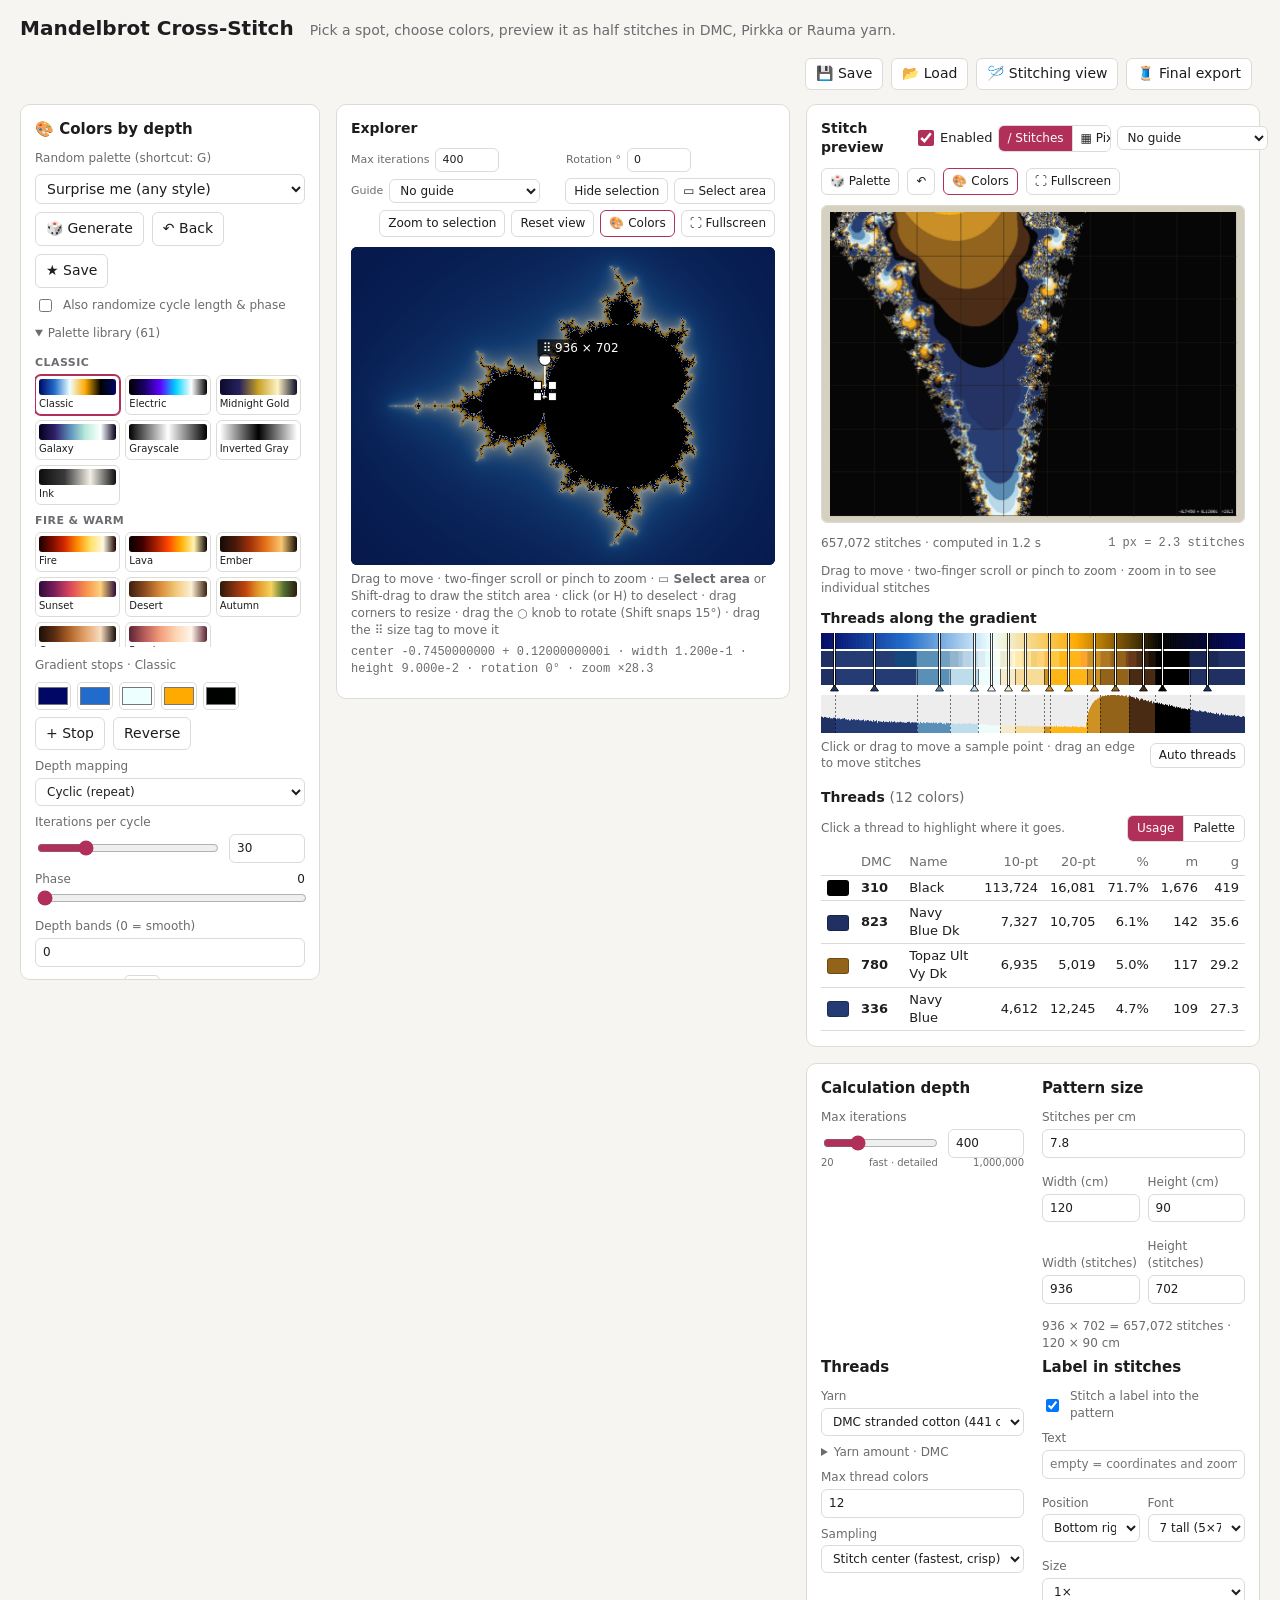
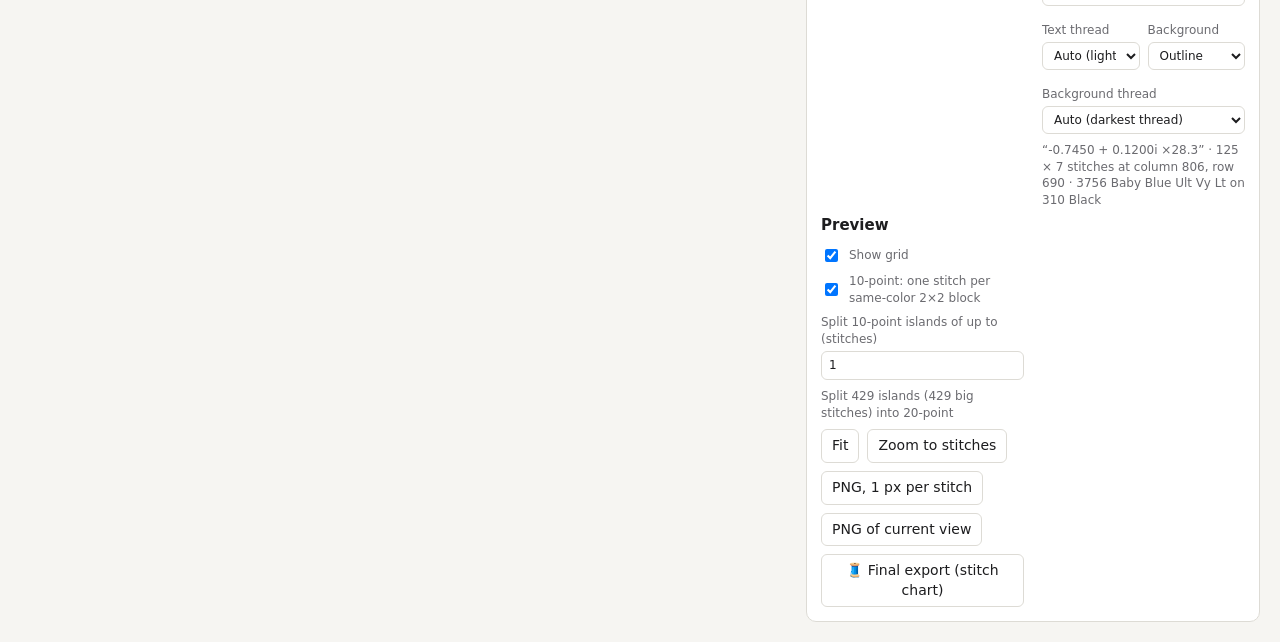
==== index.html @ 3272aa18 "Inital commit" ====
<!doctype html>
<html lang="en">
<head>
  <meta charset="utf-8">
  <meta name="viewport" content="width=device-width, initial-scale=1">
  <title>Mandelbrot Cross-Stitch</title>
  <link rel="stylesheet" href="style.css">
</head>
<body>
  <header class="top">
    <h1>Mandelbrot Cross-Stitch</h1>
    <span class="muted">Pick a spot, choose colors, preview it as half stitches in DMC, Pirkka or Rauma yarn.</span>
    <div class="row file-tools">
      <button id="saveSettings" type="button" title="Download the selection, colors and render settings as a JSON file (Cmd+S)">💾 Save</button>
      <button id="loadSettings" type="button" title="Open a saved JSON file or stitch chart (or drop it onto the page)">📂 Load</button>
      <a class="btn-link" href="work.html" target="_blank" rel="noopener" title="Open the stitching view: load a final export and track your progress while stitching">🪡 Stitching view</a>
      <button id="finalExport" type="button" title="Final export: every stitch of the pattern, the 10-point blocks, the thread list and the settings, as one JSON file for making the piece">🧵 Final export</button>
      <input id="loadFile" type="file" accept=".json,application/json" hidden>
      <span id="fileMsg" class="muted small"></span>
    </div>
  </header>

  <main class="app" id="app">
    <!-- Color panel: affects both views. Docked as a sticky column; floats inside a view in fullscreen. -->
    <aside class="panel" id="colorPanel" aria-label="Colors">
      <div class="float-bar"><span class="grip" title="Drag to move">⠿ Colors</span><button type="button" class="float-hide">Hide</button></div>
      <section>
        <h2>🎨 Colors by depth</h2>
        <div class="field-label">Random palette <span class="muted">(shortcut: G)</span></div>
        <select id="genStyle" aria-label="Random palette style"></select>
        <div class="row wrap">
          <button id="generate" type="button" title="Generate a random palette (G)">🎲 Generate</button>
          <button id="paletteBack" type="button" title="Go back to the previous palette">↶ Back</button>
          <button id="savePalette" type="button" title="Save this palette to the library">★ Save</button>
        </div>
        <label class="inline"><input id="genCycle" type="checkbox"> Also randomize cycle length &amp; phase</label>
        <details class="library" open>
          <summary>Palette library <span id="presetCount" class="muted"></span></summary>
          <div id="gallery" class="gallery"></div>
        </details>
        <div class="field-label">Gradient stops · <span id="paletteName"></span></div>
        <div id="stops" class="stops"></div>
        <div class="row">
          <button id="addStop" type="button">+ Stop</button>
          <button id="reverseStops" type="button">Reverse</button>
        </div>
        <label>Depth mapping
          <select id="mapping">
            <option value="cyclic">Cyclic (repeat)</option>
            <option value="linear">Linear</option>
            <option value="log">Logarithmic</option>
            <option value="balanced">Balanced (equal area per color)</option>
            <option value="edge">Balanced to max depth · crisp edge</option>
            <option value="spectrum">Single pass · detail balance</option>
          </select>
        </label>
        <label class="inline" id="fitRangeRow" title="Spread the whole gradient over the depths present in the selected area">
          <input id="fitRange" type="checkbox"> Fit gradient to the selected area
        </label>
        <label id="edgeWidthRow">Edge band width <output id="edgeWidthOut"></output>
          <input id="edgeWidth" type="range" min="-200" max="200" step="1" title="Left: thin bands at the edge · Right: wide bands at the edge (double-click to reset)">
          <span class="range-ends"><span>narrow</span><span>balanced</span><span>wide</span></span>
        </label>
        <label id="detailBalanceRow">Detail balance <output id="detailBalanceOut"></output>
          <input id="detailBalance" type="range" min="0" max="100" step="1" title="How the single gradient pass is shared out. Left: equal area per color (like Balanced), detail in the outer areas. Right: by depth, more colors in the deep filaments next to the inside. Double-click to reset.">
          <span class="range-ends"><span>by area</span><span>even</span><span>by depth (near the set)</span></span>
        </label>
        <label id="bunchRow">Band bunching <output id="bunchOut"></output>
          <input id="bunch" type="range" min="-100" max="100" step="1" title="Pack the color bands toward the outer area (left) or toward the set's edge (right). Double-click to reset.">
          <span class="range-ends"><span>toward outside</span><span>even</span><span>toward edge</span></span>
        </label>
        <label id="periodRow"><span id="periodLabel">Iterations per cycle</span>
          <span class="slider-num">
            <input id="period" type="range" min="0" max="1000" step="1" title="Logarithmic: 1 – 1,000,000">
            <input id="periodNum" type="number" min="1" max="1000000" step="any">
          </span>
        </label>
        <label class="cyclic-only">Phase <output id="offsetOut"></output>
          <input id="offset" type="range" min="0" max="1" step="0.01">
        </label>
        <label>Depth bands <span class="muted">(0 = smooth)</span>
          <input id="bands" type="number" min="0" max="64" step="1">
        </label>
        <label class="inline">Inside the set
          <input id="interior" type="color">
        </label>
      </section>
    </aside>

    <div class="layout">
    <!-- Row 1: explorer -->
    <div class="stage solo" id="explorerStage">
      <section class="card" id="explorerCard">
        <div class="card-head">
          <h2>Explorer</h2>
          <div class="row wrap-tight">
            <label class="inline compact" title="Higher = more detail near the set edge, slower">Max iterations
              <input id="maxIter" type="number" min="20" max="1000000" step="10">
            </label>
            <label class="inline compact" title="Rotate the stitch area (degrees, counter-clockwise). Or drag the round knob; Shift snaps to 15°. Double-click to reset.">Rotation °
              <input id="selRot" type="number" min="-180" max="180" step="1">
            </label>
            <label class="inline compact" title="Framing guide inside the selection and over the stitch preview (F cycles, Shift+F turns)">Guide
              <select class="guide-select"></select>
            </label>
            <button class="guide-orient" type="button" title="Turn the guide (Shift+F)">⟲</button>
            <button id="selToggle" type="button" title="Hide the selection to explore freely (also: a plain click in the explorer, H, or Esc). Shift-drag draws a new one.">Hide selection</button>
            <button id="selectMode" type="button" title="Draw a new stitch area (or Shift-drag). Turns off after drawing.">▭ Select area</button>
            <button id="zoomSel" type="button">Zoom to selection</button>
            <button id="resetView" type="button">Reset view</button>
            <button class="colors-btn" type="button" title="Show/hide the color panel">🎨 Colors</button>
            <button class="fs-btn" data-stage="explorerStage" type="button" title="Fullscreen (Esc to exit)">⛶ Fullscreen</button>
          </div>
        </div>
        <div id="explorerWrap" class="explorer">
          <canvas id="explorer"></canvas>
          <canvas id="overlay"></canvas>
        </div>
        <p class="muted small">
          Drag to move · two-finger scroll or pinch to zoom ·
          <b>▭ Select area</b> or Shift-drag to draw the stitch area · click (or H) to deselect · drag corners to resize · drag the ○ knob to rotate (Shift snaps 15°) · drag the ⠿ size tag to move it
        </p>
        <div id="coords" class="info mono"></div>
      </section>
    </div>

    <!-- Row 2: size, thread & preview controls → stitch renderer -->
    <div class="stage" id="stitchStage">
    <aside class="panel sticky" aria-label="Pattern controls">
      <div class="float-bar"><span class="grip" title="Drag to move">⠿ Controls</span><button type="button" class="float-hide">Hide</button></div>
      <section>
        <h2>Calculation depth</h2>
        <label title="Max iterations: higher = more detail near the set's edge, slower. Same setting as the explorer's Max iterations. Recomputes when you release the slider.">Max iterations
          <span class="slider-num">
            <input id="depthSlider" type="range" min="0" max="1000" step="1">
            <input id="depthNum" type="number" min="20" max="1000000" step="10">
          </span>
          <span class="range-ends"><span>20</span><span>fast · detailed</span><span>1,000,000</span></span>
        </label>
      </section>

      <section>
        <h2>Pattern size</h2>
        <label>Stitches per cm
          <input id="density" type="number" min="1" max="100" step="0.1">
        </label>
        <div class="row">
          <label>Width (cm)
            <input id="cmW" type="number" min="1" max="1000" step="0.1">
          </label>
          <label>Height (cm)
            <input id="cmH" type="number" min="1" max="1000" step="0.1">
          </label>
        </div>
        <div class="row">
          <label>Width (stitches)
            <input id="stitchW" type="number" min="5" max="20000" step="1">
          </label>
          <label>Height (stitches)
            <input id="stitchH" type="number" min="5" max="20000" step="1">
          </label>
        </div>
        <div id="sizeInfo" class="info"></div>
      </section>

      <section>
        <h2>Threads</h2>
        <label title="Which threads the pattern is made of. Pirkka colors are sampled from the 2024 shade card photo, Rauma Finull colors from the product photos on raumagarn.no (both approximate).">Yarn
          <select id="yarn">
            <option value="dmc">DMC stranded cotton (441 colors)</option>
            <option value="pirkka">Pirkka wool (75 colors)</option>
            <option value="rauma">Rauma Finull wool (137 colors)</option>
          </select>
        </label>
        <details class="yarn-amount" id="yarnAmount">
          <summary>Yarn amount · <span id="yarnAmountName">DMC</span></summary>
          <div class="row">
            <label>Meters per ball <input id="yarnMeters" type="number" min="1" max="100000" step="any"></label>
            <label>Grams per ball <input id="yarnGrams" type="number" min="1" max="10000" step="any"></label>
          </div>
          <div class="row">
            <label title="Strands threaded for each small 20-point stitch. 0.5 = one ply of a 2-ply strand (split the yarn)">Strands, 20-point <input id="yarnStrands" type="number" min="0.25" max="12" step="0.5"></label>
            <label id="yarnStrandsBigRow" title="Strands threaded for each big 10-point stitch (over a 2 × 2 block)">Strands, 10-point <input id="yarnStrandsBig" type="number" min="0.25" max="12" step="0.5"></label>
            <label title="Extra for starting and ending tails and travel between areas">Extra for tails % <input id="yarnExtra" type="number" min="0" max="200" step="1"></label>
          </div>
          <div id="yarnPerStitch" class="info"></div>
        </details>
        <label>Max thread colors
          <input id="maxColors" type="number" min="2" max="80" step="1">
        </label>
        <label>Sampling
          <select id="supersample">
            <option value="1">Stitch center (fastest, crisp)</option>
            <option value="2">2×2 per stitch (4× slower)</option>
            <option value="3">3×3 per stitch (9× slower)</option>
            <option value="8">Ultra clean: 64 samples, jittered median (64× slower)</option>
            <option value="16">Ultra clean: 256 samples (256× slower, final export)</option>
            <option value="32">Ultra clean: 1024 samples (1024× slower, final export)</option>
          </select>
        </label>
      </section>

      <section>
        <h2>Label in stitches</h2>
        <label class="inline"><input id="labelOn" type="checkbox"> Stitch a label into the pattern</label>
        <label>Text
          <input id="labelText" type="text" maxlength="120" placeholder="empty = coordinates and zoom">
        </label>
        <div class="row">
          <label>Position
            <select id="labelPos">
              <option value="bl">Bottom left</option>
              <option value="bc">Bottom center</option>
              <option value="br">Bottom right</option>
            </select>
          </label>
          <label title="Font height in stitches (before the size multiplier)">Font
            <select id="labelFont">
              <option value="7">7 tall (5×7)</option>
              <option value="5">5 tall (3×5)</option>
              <option value="3">3 tall (tiny)</option>
            </select>
          </label>
        </div>
        <label title="Each font pixel becomes size × size stitches">Size
          <select id="labelSize">
            <option value="1">1×</option>
            <option value="2">2×</option>
            <option value="3">3×</option>
          </select>
        </label>
        <div class="row">
          <label>Text thread <select id="labelFg"></select></label>
          <label>Background
            <select id="labelBgMode">
              <option value="none">None</option>
              <option value="outline">Outline</option>
              <option value="band">Band</option>
            </select>
          </label>
        </div>
        <label>Background thread <select id="labelBg"></select></label>
        <div id="labelInfo" class="info"></div>
      </section>

      <section>
        <h2>Preview</h2>
        <label class="inline"><input id="grid" type="checkbox"> Show grid</label>
        <label class="inline" title="Penelope canvas: where a 2 × 2 block of the fine grid (fixed blocks from the top-left corner) is one color, stitch it as one big 10-point stitch instead of four small ones"><input id="grosPoint" type="checkbox"> 10-point: one stitch per same-color 2×2 block</label>
        <label title="An island is a group of same-color 10-point stitches touching by an edge or a corner. Islands this small or smaller are stitched as 20-point instead (0 = keep every 10-point stitch).">Split 10-point islands of up to (stitches)
          <input id="islandMax" type="number" min="0" max="1000" step="1">
        </label>
        <div id="islandInfo" class="info"></div>
        <div class="row wrap">
          <button id="fitPreview" type="button">Fit</button>
          <button id="stitchZoom" type="button">Zoom to stitches</button>
        </div>
        <div class="row wrap">
          <button id="exportFull" type="button">PNG, 1 px per stitch</button>
          <button id="exportView" type="button">PNG of current view</button>
          <button id="finalExport2" type="button" title="Every stitch, the 10-point blocks, the thread list and the settings as one JSON file">🧵 Final export (stitch chart)</button>
        </div>
      </section>
    </aside>
      <section class="card" id="stitchCard">
        <div class="card-head">
          <div class="row head-left">
            <h2>Stitch preview</h2>
            <label class="switch" title="Turn off to skip computing the pattern while exploring">
              <input id="stitchEnabled" type="checkbox"> <span>Enabled</span>
            </label>
            <div class="seg" role="group" aria-label="Zoomed-in look" title="How stitches look when zoomed in">
              <button type="button" data-look="stitch">/ Stitches</button>
              <button type="button" data-look="pixels">▦ Pixels</button>
            </div>
            <select class="guide-select" title="Framing guide (F cycles, Shift+F turns)" aria-label="Framing guide"></select>
            <button class="guide-orient" type="button" title="Turn the guide (Shift+F)">⟲</button>
          </div>
          <div class="row status">
            <button id="generate2" type="button" title="New random palette (G)">🎲 Palette</button>
            <button id="paletteBack2" type="button" title="Previous palette">↶</button>
            <button class="colors-btn" type="button" title="Show/hide the color panel">🎨 Colors</button>
            <button class="fs-btn" data-stage="stitchStage" type="button" title="Fullscreen (Esc to exit)">⛶ Fullscreen</button>
          </div>
        </div>
        <div class="preview-box">
          <canvas id="stitches"></canvas>
          <div id="stitchOff" class="preview-off" hidden>Stitch preview is off. Turn on “Enabled” to compute the pattern.</div>
        </div>
        <div class="row between">
          <span class="row status">
            <progress id="progress" max="1" value="0" hidden></progress>
            <span id="status" class="muted small"></span>
          </span>
          <span class="mono muted small"><span id="hover"></span> <span id="zoomInfo"></span></span>
        </div>
        <p class="muted small">Drag to move · two-finger scroll or pinch to zoom · zoom in to see individual stitches</p>
        <!-- Thread spectrum: docked here; floats in fullscreen (moved by JS into the explorer when that is fullscreen). -->
        <div class="spectrum-wrap" id="spectrumPanel">
        <div class="float-bar"><span class="grip" title="Drag to move">⠿ Threads along the gradient</span><button type="button" class="float-hide">Hide</button></div>
        <h3 title="Top: the gradient. Middle: the threads it becomes (picked from the gradient alone, so depth-mapping settings don't change them). Lines: where each thread's color is sampled. Bottom: how many stitches land on each part of the gradient.">Threads along the gradient</h3>
        <canvas id="spectrum" class="spectrum" title="Top: gradient · 2nd: nearest yarn colors of the selected yarn set · 3rd: the chosen threads · lines: where each thread is sampled · bottom: stitches along the gradient. Click or drag to move the sample point of the thread under the pointer; drag the edge between two threads to move stitches between them."></canvas>
        <div class="row between spectrum-foot">
          <span id="spectrumInfo" class="muted small spectrum-info"></span>
          <button id="threadsAuto" type="button" title="Throw away your thread edits and pick threads automatically again">Auto threads</button>
        </div>
        </div>
        <div class="legend-wrap">
        <div class="float-bar"><span class="grip" title="Drag to move">⠿ Threads</span><button type="button" class="float-hide">Hide</button></div>
        <h3>Threads <span id="threadCount" class="muted"></span></h3>
        <div class="row between legend-tools">
          <span class="muted small">Click a thread to highlight where it goes.</span>
          <div class="seg" id="legendSort" role="group" aria-label="Sort threads">
            <button type="button" data-sort="usage" title="Most stitches first">Usage</button>
            <button type="button" data-sort="palette" title="In gradient order, inside-the-set thread first">Palette</button>
          </div>
        </div>
        <table class="legend">
          <thead><tr><th></th><th id="legendCodeHead">DMC</th><th>Name</th><th class="num" id="legendBigHead" title="Big stitches, each over a same-color 2 × 2 block">10-pt</th><th class="num" id="legendSmallHead" title="Small stitches, each over one cell">20-pt</th><th class="num" title="Share of the pattern area">%</th><th class="num" title="Estimated yarn length, meters (see Yarn amount in the stitch controls)">m</th><th class="num" title="Estimated yarn weight, grams">g</th></tr></thead>
          <tbody id="legend"></tbody>
        </table>
        <div id="yarnTotal" class="muted small yarn-total"></div>
        </div>
      </section>
    </div>
    </div>
  </main>

  <!-- Save: a name is required. A modal <dialog> sits in the top layer, so it also works in fullscreen. -->
  <dialog id="saveDialog" aria-labelledby="saveDialogTitle">
    <form id="saveForm">
      <h2 id="saveDialogTitle">💾 Save settings</h2>
      <label>Name this save
        <input id="saveNameInput" type="text" maxlength="80" list="saveNameList" autocomplete="off" placeholder="e.g. Seahorse valley, blue">
      </label>
      <datalist id="saveNameList"></datalist>
      <div id="saveFilePreview" class="muted small mono"></div>
      <div id="saveDialogNote" class="muted small"></div>
      <div class="row dialog-buttons">
        <button type="button" id="saveCancel">Cancel</button>
        <button type="submit" id="saveConfirm" class="primary" disabled>Save</button>
      </div>
    </form>
  </dialog>

  <script type="module" src="js/main.js"></script>
</body>
</html>
---- style.css ----
:root {
  --bg: #f6f5f2;
  --panel: #ffffff;
  --text: #1d1d1f;
  --muted: #6b6b70;
  --border: #dddbd5;
  --accent: #b0305a;
  --input: #ffffff;
  --alert: #d0342c;
}
@media (prefers-color-scheme: dark) {
  :root {
    --bg: #17171a;
    --panel: #212125;
    --text: #ececef;
    --muted: #9a9aa2;
    --border: #36363c;
    --accent: #ef6b95;
    --input: #2a2a2f;
    --alert: #ff6b5e;
  }
}

* { box-sizing: border-box; }
body {
  margin: 0;
  background: var(--bg);
  color: var(--text);
  font: 14px/1.4 system-ui, -apple-system, sans-serif;
}

.top { padding: 14px 20px; display: flex; gap: 16px; align-items: baseline; flex-wrap: wrap; }
h1 { font-size: 20px; margin: 0; }
h2 { font-size: 15px; margin: 0 0 10px; }
h3 { font-size: 14px; margin: 16px 0 4px; }
.muted { color: var(--muted); font-weight: normal; }
.small { font-size: 12px; margin: 6px 0; }
.mono { font-family: ui-monospace, Menlo, monospace; font-size: 12px; }

.app {
  display: grid;
  grid-template-columns: 300px minmax(0, 1fr);
  gap: 16px;
  padding: 0 20px 20px;
  align-items: start;
}
.app.colors-closed { grid-template-columns: minmax(0, 1fr); }
.app.colors-closed > #colorPanel { display: none; }
#colorPanel { position: sticky; top: 12px; max-height: calc(100vh - 24px); overflow-y: auto; }
/* The two render views sit side by side; fullscreen is where the detailed work happens. */
.layout {
  display: grid;
  grid-template-columns: minmax(0, 1fr) minmax(0, 1fr);
  gap: 16px;
  align-items: start;
  min-width: 0;
}
@media (max-width: 1100px) {
  .layout { grid-template-columns: minmax(0, 1fr); }
}
#stitchStage:not(:fullscreen) { grid-template-columns: minmax(0, 1fr); }
#stitchStage:not(:fullscreen) > .card { order: 1; }
#stitchStage:not(:fullscreen) > .panel {
  order: 2;
  position: static;
  max-height: none;
  display: grid;
  grid-template-columns: repeat(auto-fit, minmax(190px, 1fr));
  gap: 0 18px;
}
#stitchStage:not(:fullscreen) > .panel section + section { border-top: 0; margin-top: 0; padding-top: 0; }
.card-head h2 { font-size: 14px; }
.card-head button, .card-head .seg button { padding: 4px 8px; font-size: 12px; white-space: nowrap; }
.card-head > .row { flex-wrap: wrap; justify-content: flex-end; gap: 6px; }
.head-left { flex-wrap: nowrap !important; justify-content: flex-start !important; }
.row.status { gap: 8px; }
progress { width: 120px; }
.card-head label.compact { font-size: 11px; }
.card-head label.compact input { width: 64px; padding: 3px 6px; }
.card-head .guide-select { width: auto; margin: 0; padding: 3px 6px; font-size: 12px; }
.guide-orient[hidden] { display: none; }
.stage {
  position: relative;
  display: grid;
  grid-template-columns: 270px minmax(0, 1fr);
  gap: 16px;
  align-items: start;
}
.stage.solo { grid-template-columns: minmax(0, 1fr); }
@media (max-width: 800px) {
  .app { grid-template-columns: 1fr; padding: 0 12px 12px; }
  #colorPanel { position: static; max-height: none; }
  .stage { grid-template-columns: 1fr; }
  .panel.sticky { position: static; max-height: none; }
}

.panel, .card {
  background: var(--panel);
  border: 1px solid var(--border);
  border-radius: 10px;
  padding: 14px;
}
.panel section + section { border-top: 1px solid var(--border); margin-top: 14px; padding-top: 14px; }
.stage > .card { min-width: 0; }
.panel.sticky { position: sticky; top: 12px; max-height: calc(100vh - 24px); overflow-y: auto; }
.card-head { display: flex; justify-content: space-between; align-items: center; gap: 10px; flex-wrap: wrap; margin-bottom: 10px; }
.card-head h2 { margin: 0; }

label, .field-label { display: block; margin: 8px 0; color: var(--muted); font-size: 12px; }
label.inline { display: flex; align-items: center; gap: 8px; }
label output { color: var(--text); float: right; }
input[type=number], input[type=text], select {
  display: block; width: 100%; margin-top: 3px; padding: 5px 7px;
  border: 1px solid var(--border); border-radius: 6px;
  background: var(--input); color: var(--text); font: inherit;
}
input[type=range] { width: 100%; accent-color: var(--accent); }
input[type=color] { width: 36px; height: 28px; padding: 0; border: 1px solid var(--border); border-radius: 5px; background: none; cursor: pointer; }
button {
  padding: 6px 10px; border: 1px solid var(--border); border-radius: 6px;
  background: var(--input); color: var(--text); font: inherit; cursor: pointer;
}
button:hover { border-color: var(--accent); }
.row { display: flex; gap: 8px; align-items: end; }
.row > label { flex: 1; }

.stops { display: flex; flex-wrap: wrap; gap: 6px; margin-bottom: 6px; }
.stop { position: relative; }
.stop button {
  position: absolute; top: -7px; right: -7px; width: 16px; height: 16px; padding: 0;
  border-radius: 50%; font-size: 10px; line-height: 14px; display: none;
}
.stop:hover button { display: block; }

.spectrum { display: block; width: 100%; height: 100px; cursor: pointer; touch-action: none; }
.spectrum-foot { margin-top: 2px; align-items: center; flex-wrap: nowrap; }
.spectrum-info { margin: 0; min-height: 1.4em; flex: 1; min-width: 0; }
#threadsAuto { padding: 3px 8px; font-size: 12px; white-space: nowrap; }
#threadsAuto:not(:disabled) { border-color: var(--accent); }
.spectrum-wrap h3 { margin-top: 12px; }
/* Fullscreen: its own floating panel along the bottom of the screen (left of the thread list in the stitch view,
   left of the color panel in the explorer). Drag by the grip, resize from the corner. */
.stage:fullscreen .spectrum-wrap {
  position: absolute; z-index: 9; bottom: 14px; left: 14px; right: 468px;
  min-width: 260px; max-width: calc(100vw - 28px); resize: horizontal; overflow: hidden;
  padding: 0 12px 8px; border: 1px solid var(--border); border-radius: 10px;
  background: color-mix(in srgb, var(--panel) 90%, transparent);
  backdrop-filter: blur(10px); -webkit-backdrop-filter: blur(10px);
  box-shadow: 0 10px 40px rgba(0, 0, 0, 0.45);
}
.stage:fullscreen .spectrum-wrap .float-bar { margin: 0 -6px 6px; padding-top: 8px; }
.stage:fullscreen .spectrum-wrap h3 { display: none; }
#explorerStage:fullscreen .spectrum-wrap { right: 338px; }
/* Leave the bottom strip to the spectrum panel. */
#stitchStage:fullscreen > .panel:not(#colorPanel) { max-height: calc(100vh - 250px); }
.stage:fullscreen .spectrum-wrap.collapsed { width: auto; min-width: 0; resize: none; }
.stage:fullscreen .spectrum-wrap.collapsed > :not(.float-bar) { display: none; }
.stage:fullscreen .spectrum-wrap.collapsed .float-bar { border: 0; padding-bottom: 8px; margin-bottom: 0; }

.row > select { flex: 1; margin-top: 0; }
.library { margin: 10px 0; }
.library summary { cursor: pointer; font-size: 12px; color: var(--muted); }
.gallery { max-height: 300px; overflow-y: auto; margin-top: 6px; padding-right: 4px; }
.gallery h4 { font-size: 11px; font-weight: 600; color: var(--muted); margin: 8px 0 4px; text-transform: uppercase; letter-spacing: 0.04em; }
.tiles { display: grid; grid-template-columns: repeat(3, 1fr); gap: 5px; }
.tile { position: relative; padding: 3px; border-radius: 6px; text-align: left; min-width: 0; }
.tile .bar { display: block; height: 16px; border-radius: 3px; }
.tile .name { display: block; font-size: 10px; margin-top: 2px; white-space: nowrap; overflow: hidden; text-overflow: ellipsis; }
.tile.active { border-color: var(--accent); box-shadow: 0 0 0 1px var(--accent); }
.tile .del { position: absolute; top: -6px; right: -6px; width: 16px; height: 16px; border-radius: 50%; font-size: 10px; line-height: 14px; text-align: center; background: var(--input); border: 1px solid var(--border); display: none; }
.tile:hover .del { display: block; }
.info { font-size: 12px; color: var(--muted); margin: 6px 0; }

.explorer { position: relative; width: 100%; aspect-ratio: 4 / 3; border-radius: 6px; overflow: hidden; background: #000; }
.explorer canvas { position: absolute; inset: 0; width: 100%; height: 100%; }
#overlay { touch-action: none; }

.preview-box { position: relative; aspect-ratio: 4 / 3; border-radius: 6px; overflow: hidden; border: 1px solid var(--border); }
#stitches { position: absolute; inset: 0; width: 100%; height: 100%; touch-action: none; cursor: grab; }
.row.wrap { flex-wrap: wrap; margin-top: 8px; }
.row.between { justify-content: space-between; flex-wrap: wrap; margin-top: 6px; }
.status { align-items: center; }
progress { width: 160px; accent-color: var(--accent); }

.legend { width: 100%; border-collapse: collapse; font-size: 13px; }
.legend th { text-align: left; color: var(--muted); font-weight: 500; border-bottom: 1px solid var(--border); padding: 4px 6px; }
.legend td { padding: 3px 6px; border-bottom: 1px solid var(--border); }
.legend tr { cursor: pointer; }
.legend tbody tr:hover { background: color-mix(in srgb, var(--accent) 8%, transparent); }
.legend tr.active { background: color-mix(in srgb, var(--accent) 18%, transparent); }
.legend .num { text-align: right; font-variant-numeric: tabular-nums; }
.legend .code { font-weight: 600; }
.yarn-total { margin: 6px 6px 0; }
.yarn-amount { margin: 6px 0 2px; }
.yarn-amount summary { cursor: pointer; font-size: 12px; color: var(--muted); }
.legend tr.unused .num, .alert { color: var(--alert); font-weight: 600; }
.swatch { display: inline-block; width: 22px; height: 16px; border-radius: 3px; border: 1px solid rgba(0,0,0,0.25); vertical-align: middle; }

.head-left { align-items: center; gap: 14px; }
.switch { display: inline-flex; align-items: center; gap: 6px; margin: 0; color: var(--text); font-size: 13px; cursor: pointer; }
.switch input { accent-color: var(--accent); width: 16px; height: 16px; margin: 0; }
.preview-off {
  position: absolute; inset: 0; display: flex; align-items: center; justify-content: center;
  padding: 20px; text-align: center; color: #3b352a; font-size: 14px;
  background: rgba(214, 208, 193, 0.85);
}
.preview-off[hidden] { display: none; }

/* ---------- Fullscreen: render view fills the screen, its controls float on top ---------- */
.float-bar { display: none; }
.stage:fullscreen, .stage:-webkit-full-screen { display: block; background: var(--bg); overflow: hidden; }
.stage:fullscreen > .card {
  position: absolute; inset: 0; border: 0; border-radius: 0;
  display: flex; flex-direction: column; padding: 10px 14px;
}
.stage:fullscreen .explorer { flex: 1; aspect-ratio: auto; min-height: 0; }
.stage:fullscreen .preview-box { flex: 1; height: auto; min-height: 0; aspect-ratio: auto; }
.stage:fullscreen > .panel {
  position: absolute; z-index: 10; top: 60px; left: 14px; width: 300px;
  max-height: calc(100vh - 80px); overflow-y: auto;
  background: color-mix(in srgb, var(--panel) 90%, transparent);
  backdrop-filter: blur(10px); -webkit-backdrop-filter: blur(10px);
  box-shadow: 0 10px 40px rgba(0, 0, 0, 0.45);
}
.stage:fullscreen .float-bar {
  display: flex; justify-content: space-between; align-items: center; gap: 8px;
  margin: -6px -6px 8px; padding: 2px 2px 8px 6px; border-bottom: 1px solid var(--border);
}
.float-bar .grip { cursor: move; user-select: none; font-size: 12px; color: var(--muted); flex: 1; }
.float-bar button { padding: 3px 8px; font-size: 12px; }
.stage:fullscreen > .panel.collapsed { width: auto; overflow: visible; }
.stage:fullscreen > .panel.collapsed > :not(.float-bar) { display: none; }
.stage:fullscreen > .panel.collapsed .float-bar { margin: -6px; border: 0; padding: 0 0 0 6px; }
.stage:fullscreen .legend-wrap {
  position: absolute; z-index: 9; top: 60px; right: 14px; width: 440px; max-height: 45vh; overflow-y: auto;
  padding: 0 12px 10px; border: 1px solid var(--border); border-radius: 10px;
  background: color-mix(in srgb, var(--panel) 90%, transparent);
  backdrop-filter: blur(10px); -webkit-backdrop-filter: blur(10px);
  box-shadow: 0 10px 40px rgba(0, 0, 0, 0.45);
}

/* Color panel floating inside a fullscreen view (moved there by JS) */
.stage:fullscreen > #colorPanel { position: absolute; top: 60px; left: auto; right: 14px; width: 310px; max-height: calc(100vh - 80px); }
#stitchStage:fullscreen > #colorPanel { max-height: 55vh; }
#colorPanel.closed { display: none; }
#stitchStage:fullscreen .legend-wrap { top: auto; bottom: 14px; max-height: calc(45vh - 110px); }
.stage:fullscreen .legend-wrap .float-bar { margin: 0 -6px 0; padding-top: 8px; }
.stage:fullscreen .legend-wrap.collapsed { width: auto; overflow: visible; }
.stage:fullscreen .legend-wrap.collapsed > :not(.float-bar) { display: none; }
.stage:fullscreen .legend-wrap.collapsed .float-bar { border: 0; padding-bottom: 8px; }
.legend-wrap h3 { margin-top: 16px; }
.stage:fullscreen .legend-wrap h3 { display: none; }
.stage:fullscreen .legend-wrap .legend-tools { margin-top: 8px; }

.wrap-tight { flex-wrap: wrap; justify-content: flex-end; align-items: center; }
label.compact { margin: 0; gap: 6px; }
label.compact input { width: 80px; margin: 0; }

.seg { display: inline-flex; border: 1px solid var(--border); border-radius: 6px; overflow: hidden; }
.seg button { border: 0; border-radius: 0; padding: 4px 9px; font-size: 12px; background: var(--input); }
.seg button + button { border-left: 1px solid var(--border); }
.seg button.on { background: var(--accent); color: #fff; }
.colors-btn.on { border-color: var(--accent); }

.slider-num { display: flex; align-items: center; gap: 8px; margin-top: 3px; }
.slider-num input[type=range] { flex: 1; }
.slider-num input[type=number] { width: 76px; flex: none; margin: 0; }

#selectMode.on { background: var(--accent); color: #fff; border-color: var(--accent); }
#overlay { cursor: grab; }
#stitchStage:not(:fullscreen) .legend-wrap { max-height: 260px; overflow-y: auto; }
#stitchStage:not(:fullscreen) .legend-wrap thead th { position: sticky; top: 0; background: var(--panel); }
.range-ends { display: flex; justify-content: space-between; font-size: 10px; color: var(--muted); margin-top: -2px; }
.legend-tools { align-items: center; margin: 4px 0 6px; }

.file-tools { margin-left: auto; align-items: center; gap: 8px; }
.file-tools button { padding: 5px 10px; }
.btn-link {
  padding: 5px 10px; border: 1px solid var(--border); border-radius: 6px; background: var(--input);
  color: var(--text); text-decoration: none; font-size: 14px;
}
.btn-link:hover { border-color: var(--accent); }
#fileMsg { max-width: 420px; }
#saveDialog {
  width: min(420px, calc(100vw - 32px)); padding: 18px; border: 1px solid var(--border); border-radius: 12px;
  background: var(--panel); color: var(--text); box-shadow: 0 20px 60px rgba(0, 0, 0, 0.45);
}
#saveDialog::backdrop { background: rgba(0, 0, 0, 0.45); }
#saveDialog input[type=text] {
  display: block; width: 100%; margin-top: 4px; padding: 7px 9px; font: inherit; font-size: 14px;
  border: 1px solid var(--border); border-radius: 6px; background: var(--input); color: var(--text);
}
#saveDialog input[type=text]:focus { outline: 2px solid var(--accent); outline-offset: -1px; }
#saveFilePreview { min-height: 1.4em; word-break: break-all; }
.dialog-buttons { justify-content: flex-end; margin-top: 14px; }
button.primary { background: var(--accent); border-color: var(--accent); color: #fff; }
button.primary:disabled { opacity: 0.45; cursor: not-allowed; }
body.drop-target::after {
  content: 'Drop a saved .json file to load it'; position: fixed; inset: 12px; z-index: 1000;
  display: flex; align-items: center; justify-content: center; font-size: 20px; color: var(--text);
  border: 3px dashed var(--accent); border-radius: 16px; background: color-mix(in srgb, var(--bg) 85%, transparent);
  pointer-events: none;
}
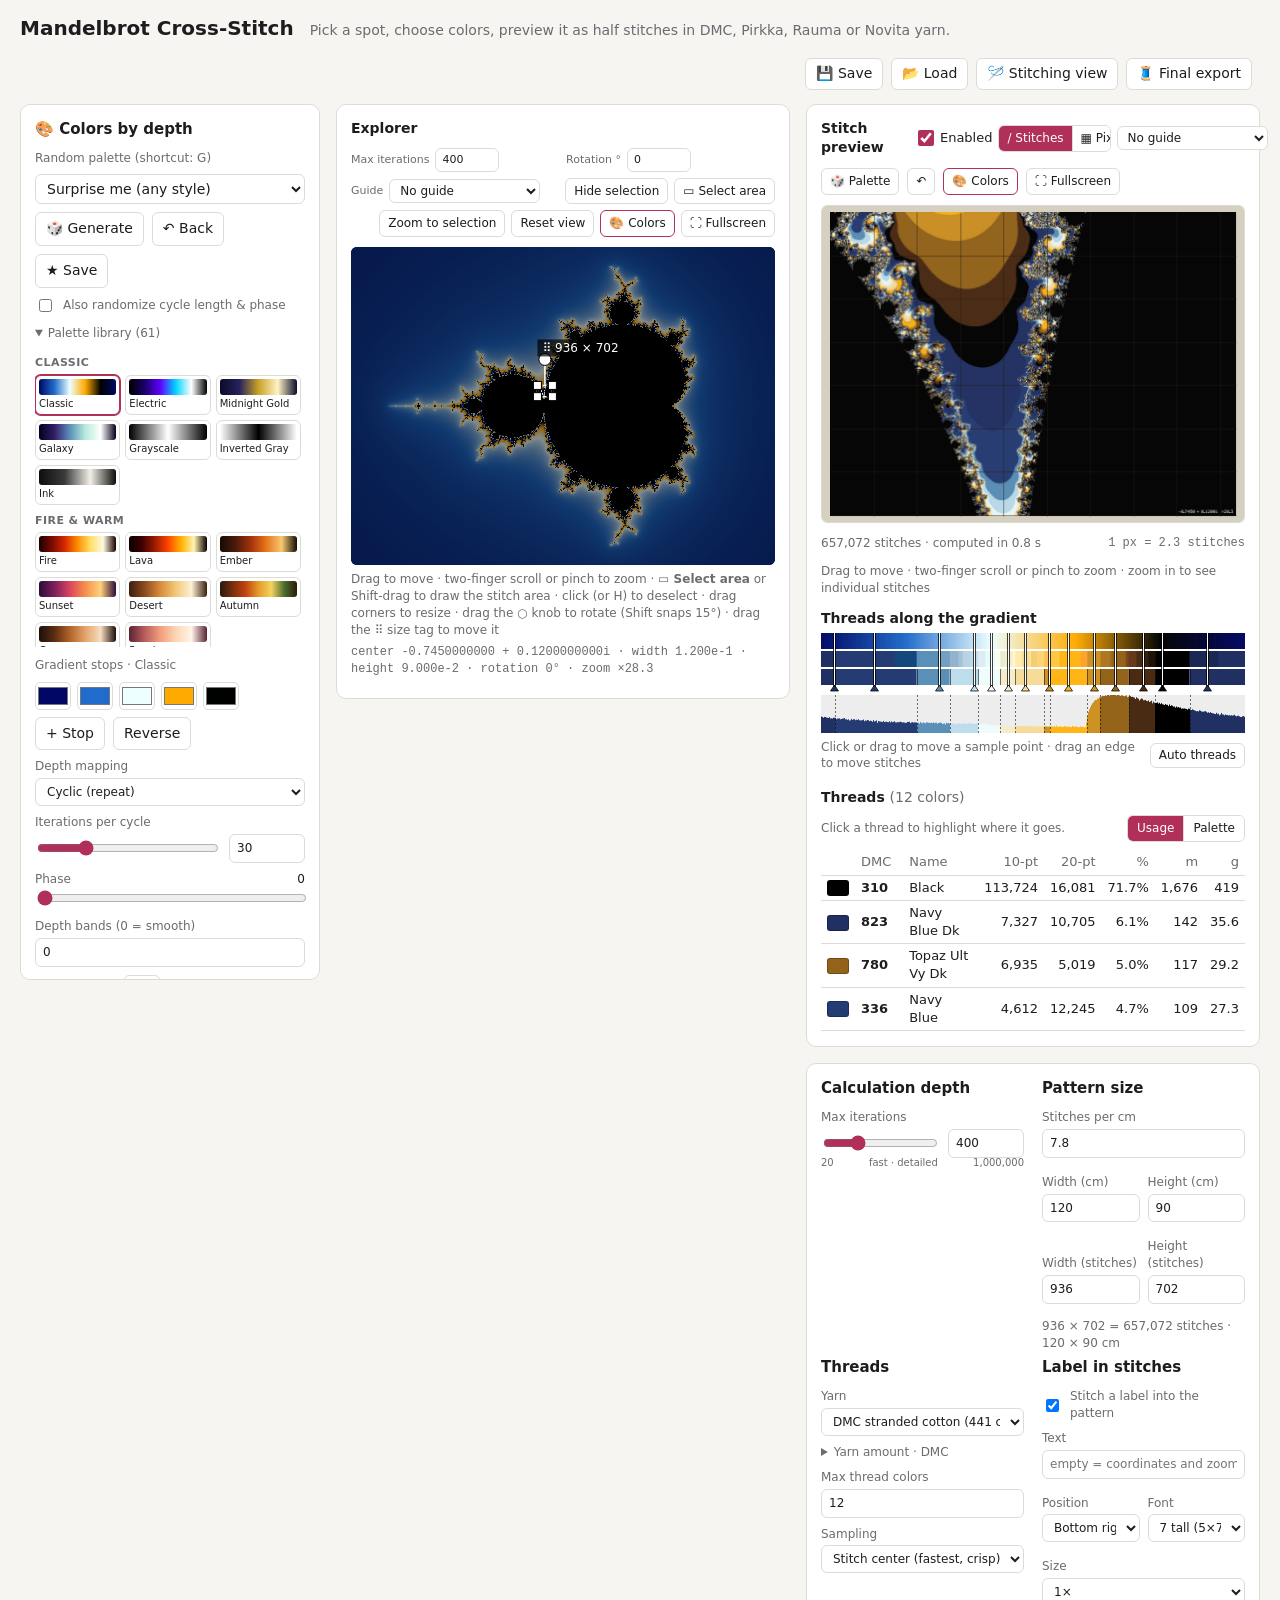
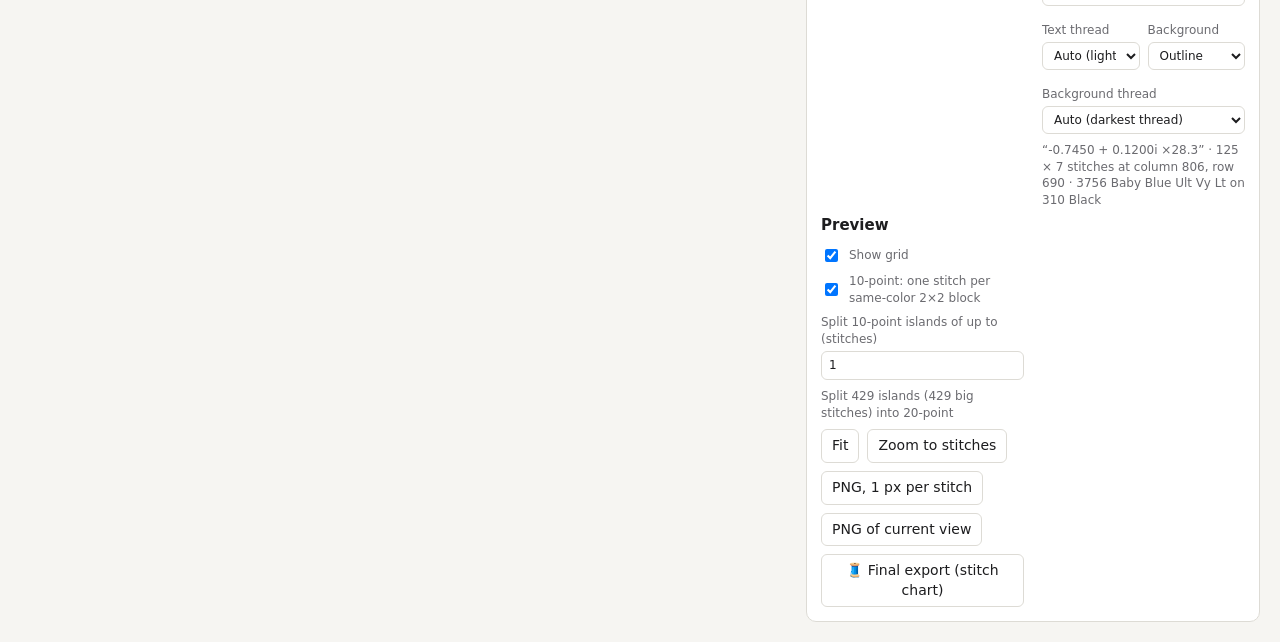
==== commit e29a4d1c: "Add Novita 7 Veljestä yarn (35 colors from the AW2026 yarn card)" ====
--- a/index.html
+++ b/index.html
@@ -9,7 +9,7 @@
 <body>
   <header class="top">
     <h1>Mandelbrot Cross-Stitch</h1>
-    <span class="muted">Pick a spot, choose colors, preview it as half stitches in DMC, Pirkka or Rauma yarn.</span>
+    <span class="muted">Pick a spot, choose colors, preview it as half stitches in DMC, Pirkka, Rauma or Novita yarn.</span>
     <div class="row file-tools">
       <button id="saveSettings" type="button" title="Download the selection, colors and render settings as a JSON file (Cmd+S)">💾 Save</button>
       <button id="loadSettings" type="button" title="Open a saved JSON file or stitch chart (or drop it onto the page)">📂 Load</button>
@@ -165,11 +165,12 @@
 
       <section>
         <h2>Threads</h2>
-        <label title="Which threads the pattern is made of. Pirkka colors are sampled from the 2024 shade card photo, Rauma Finull colors from the product photos on raumagarn.no (both approximate).">Yarn
+        <label title="Which threads the pattern is made of. Pirkka colors are sampled from the 2024 shade card photo, Rauma Finull colors from the product photos on raumagarn.no, Novita 7 Veljestä colors from the AW2026 yarn card (all approximate).">Yarn
           <select id="yarn">
             <option value="dmc">DMC stranded cotton (441 colors)</option>
             <option value="pirkka">Pirkka wool (75 colors)</option>
             <option value="rauma">Rauma Finull wool (137 colors)</option>
+            <option value="novita">Novita 7 Veljestä wool (35 colors)</option>
           </select>
         </label>
         <details class="yarn-amount" id="yarnAmount">
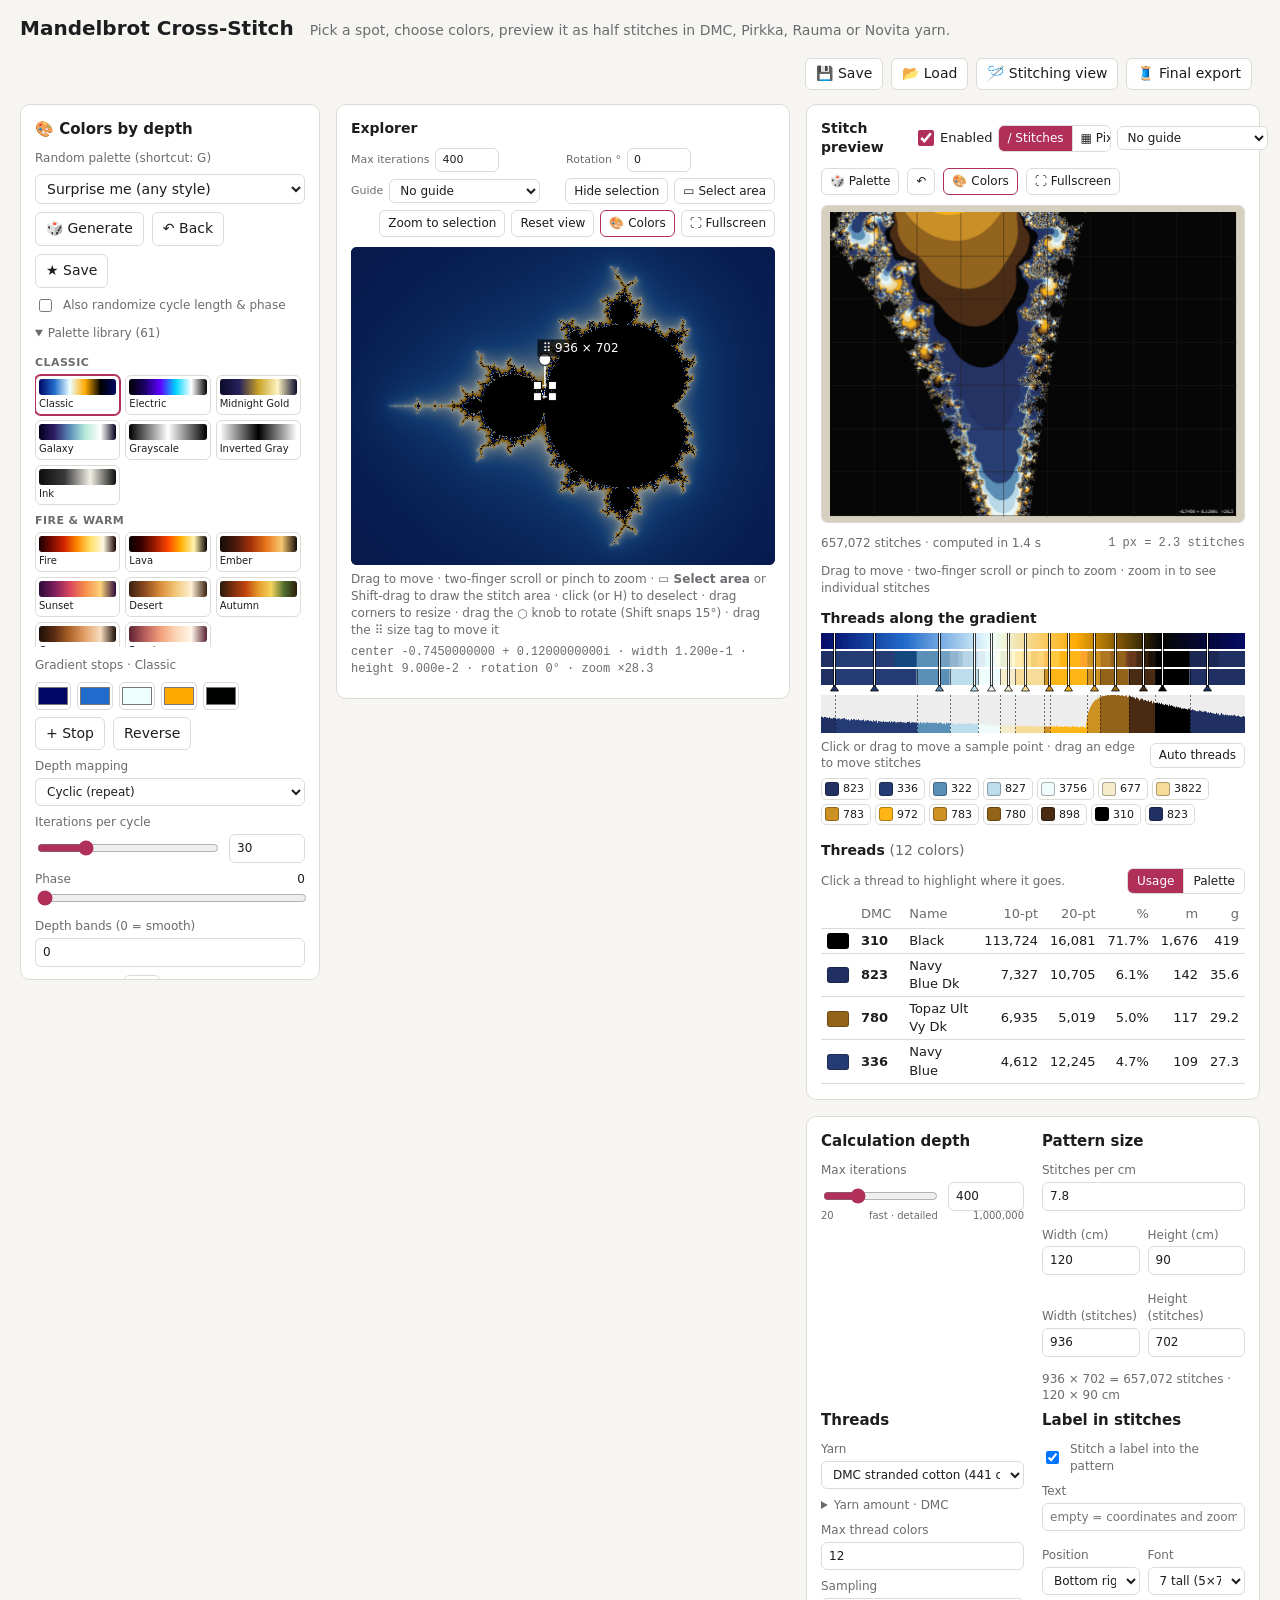
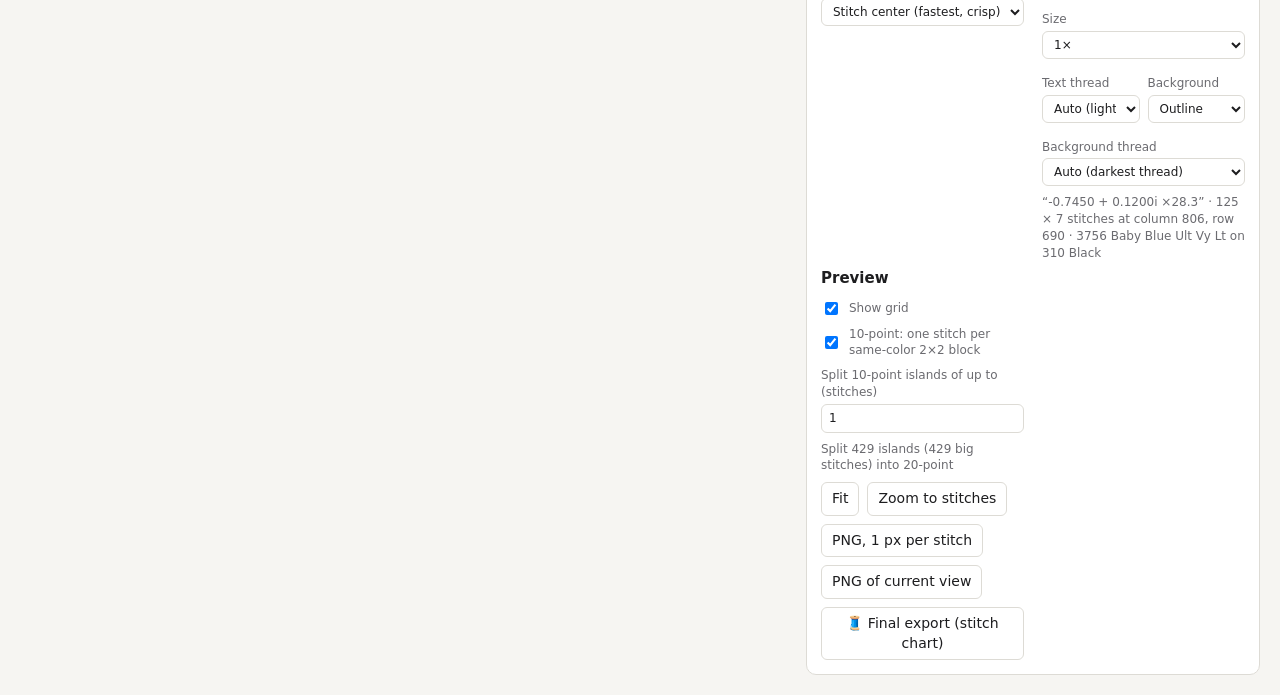
==== commit 5e535d5d: "Choose each band's exact yarn from a list (band chips, in-panel picker, right-click on the spectrum)" ====
--- a/index.html
+++ b/index.html
@@ -305,6 +305,16 @@
           <span id="spectrumInfo" class="muted small spectrum-info"></span>
           <button id="threadsAuto" type="button" title="Throw away your thread edits and pick threads automatically again">Auto threads</button>
         </div>
+        <!-- One chip per band (thread segment): click to choose its exact yarn from the yarn set. -->
+        <div id="bandChips" class="band-chips"></div>
+        <div id="bandPicker" class="band-picker" hidden>
+          <div class="row band-picker-head">
+            <span id="bandPickerTitle" class="small"></span>
+            <input id="bandSearch" type="search" placeholder="Search code or name" autocomplete="off">
+            <button id="bandPickerClose" type="button" title="Close">✕</button>
+          </div>
+          <div id="bandPickerList" class="band-picker-list"></div>
+        </div>
         </div>
         <div class="legend-wrap">
         <div class="float-bar"><span class="grip" title="Drag to move">⠿ Threads</span><button type="button" class="float-hide">Hide</button></div>
--- a/style.css
+++ b/style.css
@@ -138,6 +138,28 @@
 #threadsAuto { padding: 3px 8px; font-size: 12px; white-space: nowrap; }
 #threadsAuto:not(:disabled) { border-color: var(--accent); }
 .spectrum-wrap h3 { margin-top: 12px; }
+.band-chips { display: flex; flex-wrap: wrap; gap: 4px; margin-top: 6px; }
+.band-chip {
+  display: inline-flex; align-items: center; gap: 4px; padding: 2px 6px 2px 3px; font-size: 11px;
+  font-variant-numeric: tabular-nums; border-radius: 5px;
+}
+.band-chip i { display: inline-block; width: 14px; height: 14px; border-radius: 3px; border: 1px solid rgba(0,0,0,0.3); }
+.band-chip.on { border-color: var(--accent); box-shadow: 0 0 0 1px var(--accent); }
+.band-chip.manual::after { content: '✎'; color: var(--accent); }
+.band-picker { margin-top: 6px; border: 1px solid var(--border); border-radius: 8px; padding: 6px; background: var(--panel); }
+.band-picker-head { align-items: center; gap: 6px; margin-bottom: 4px; }
+.band-picker-head span { flex: 1; min-width: 0; }
+.band-picker-head input { width: 170px; flex: none; margin: 0; padding: 4px 6px; }
+.band-picker-head button { padding: 3px 8px; }
+.band-picker-list { max-height: 220px; overflow-y: auto; display: grid; grid-template-columns: repeat(auto-fill, minmax(150px, 1fr)); gap: 3px; }
+.band-picker-list button {
+  display: flex; align-items: center; gap: 6px; padding: 3px 5px; text-align: left; font-size: 11px; line-height: 1.2;
+  border-radius: 5px; min-width: 0;
+}
+.band-picker-list button i { flex: none; width: 22px; height: 18px; border-radius: 3px; border: 1px solid rgba(0,0,0,0.3); }
+.band-picker-list button span { min-width: 0; overflow: hidden; text-overflow: ellipsis; white-space: nowrap; flex: 1; }
+.band-picker-list button em { font-style: normal; color: var(--muted); font-size: 10px; }
+.band-picker-list button.on { border-color: var(--accent); box-shadow: 0 0 0 1px var(--accent); }
 /* Fullscreen: its own floating panel along the bottom of the screen (left of the thread list in the stitch view,
    left of the color panel in the explorer). Drag by the grip, resize from the corner. */
 .stage:fullscreen .spectrum-wrap {
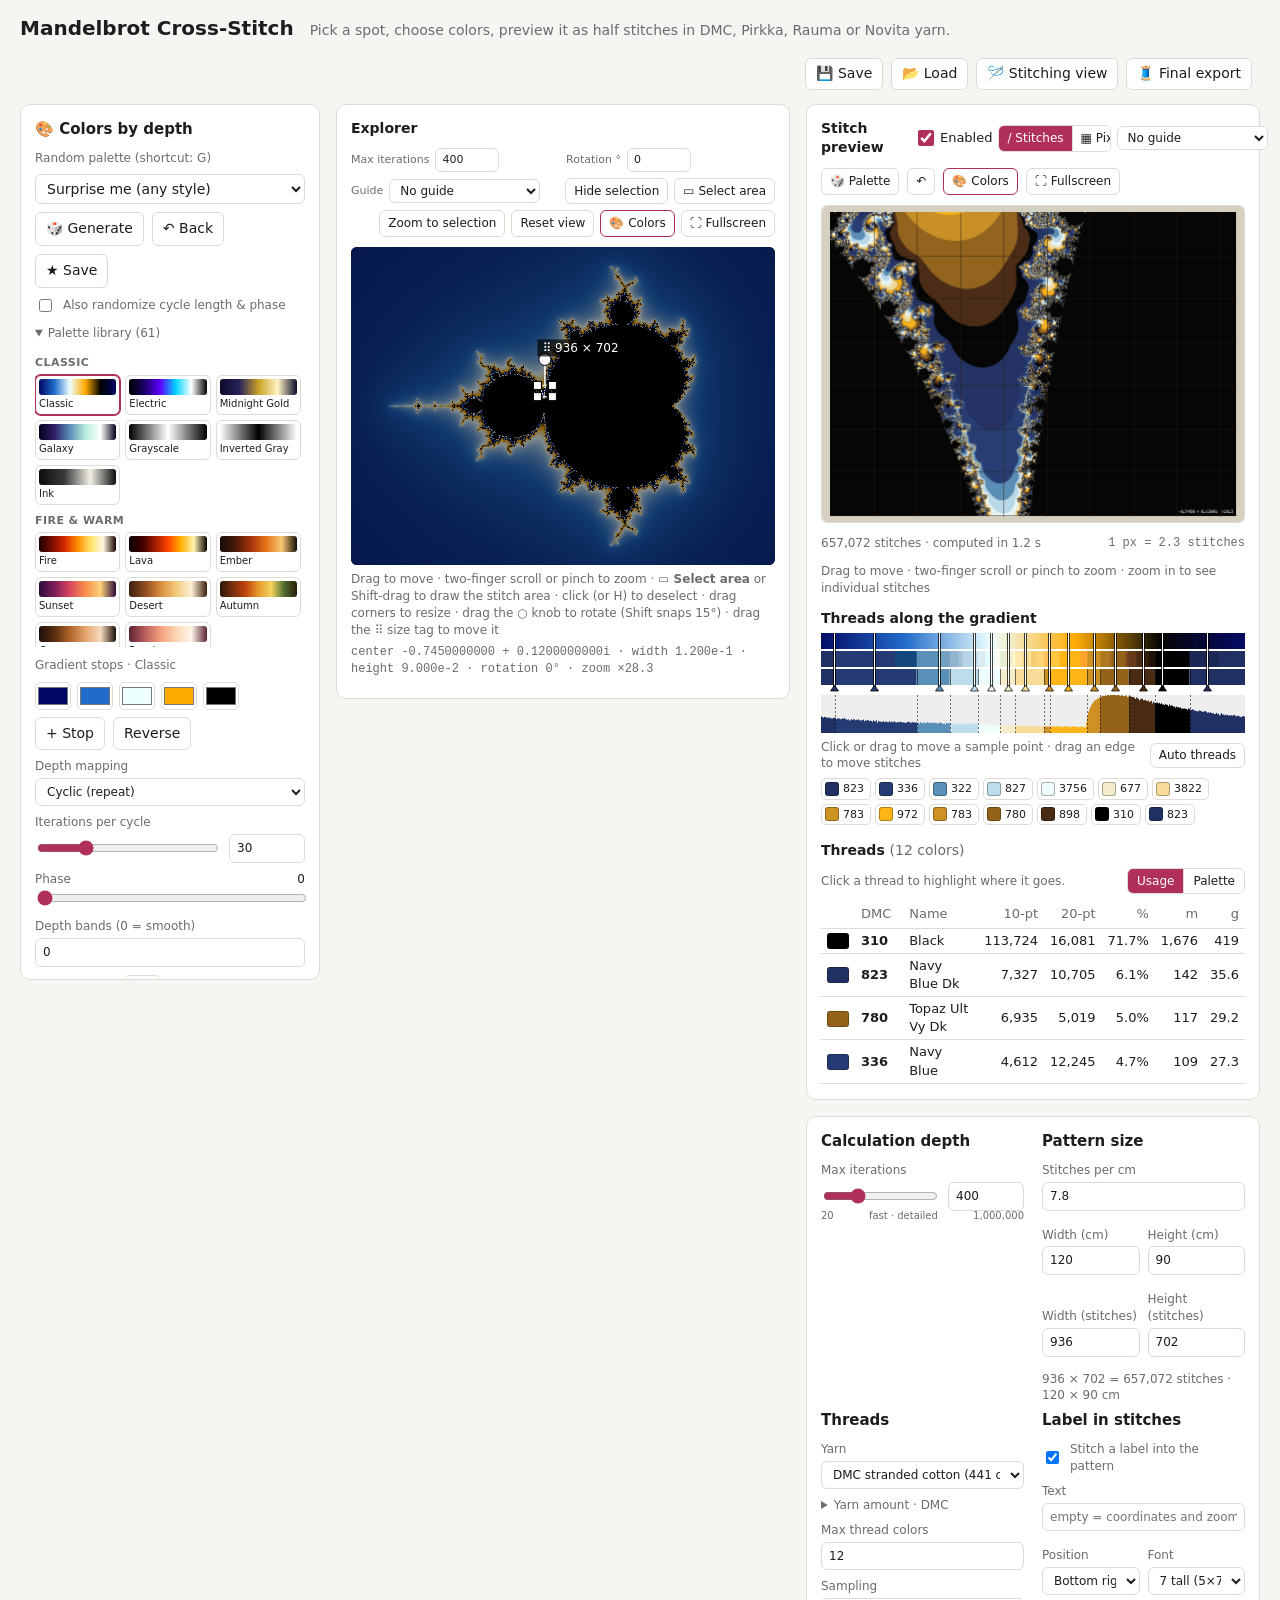
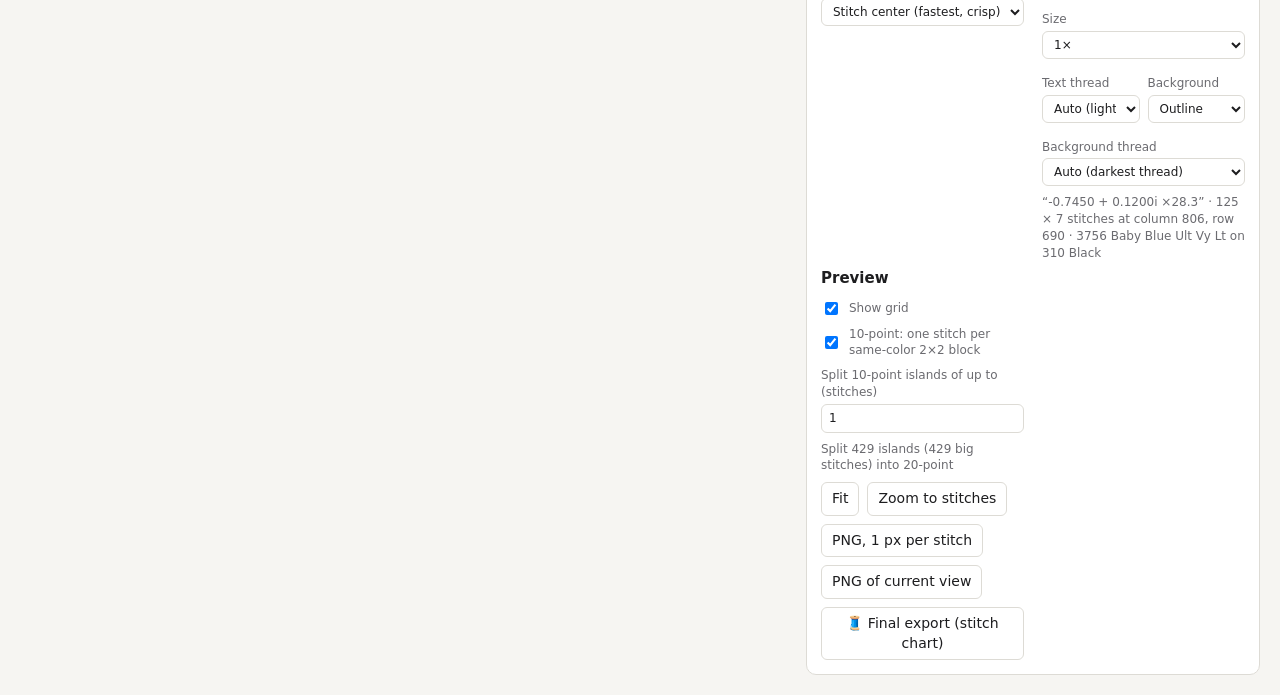
==== commit 2f15ff23: "Add Store bin yarn set measured from photos (12 yarns: Novita 7 Veljestä, House Onni, one unknown)" ====
--- a/index.html
+++ b/index.html
@@ -165,12 +165,13 @@
 
       <section>
         <h2>Threads</h2>
-        <label title="Which threads the pattern is made of. Pirkka colors are sampled from the 2024 shade card photo, Rauma Finull colors from the product photos on raumagarn.no, Novita 7 Veljestä colors from the AW2026 yarn card (all approximate).">Yarn
+        <label title="Which threads the pattern is made of. Pirkka colors are sampled from the 2024 shade card photo, Rauma Finull colors from the product photos on raumagarn.no, Novita 7 Veljestä colors from the AW2026 yarn card, Store bin colors measured from photos taken in the store (all approximate).">Yarn
           <select id="yarn">
             <option value="dmc">DMC stranded cotton (441 colors)</option>
             <option value="pirkka">Pirkka wool (75 colors)</option>
             <option value="rauma">Rauma Finull wool (137 colors)</option>
             <option value="novita">Novita 7 Veljestä wool (35 colors)</option>
+            <option value="store">Store bin, from photos (12 colors)</option>
           </select>
         </label>
         <details class="yarn-amount" id="yarnAmount">
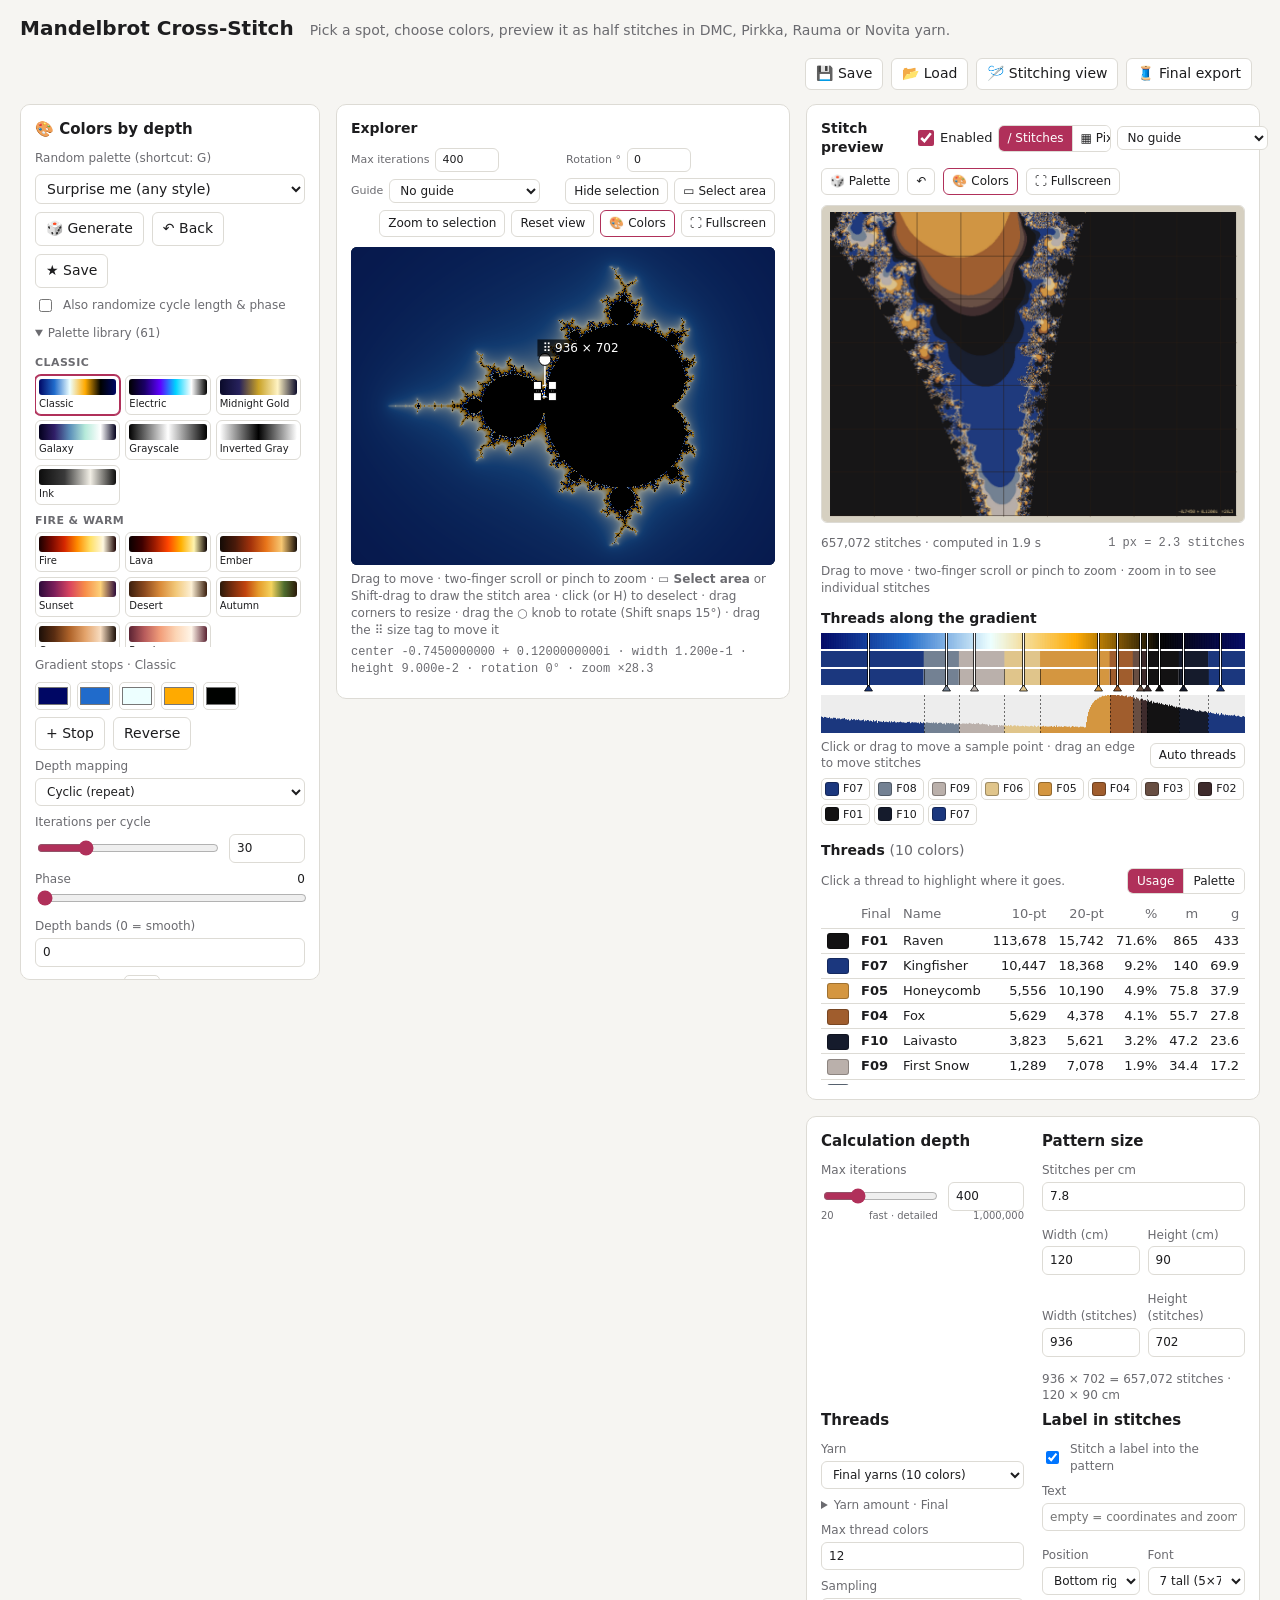
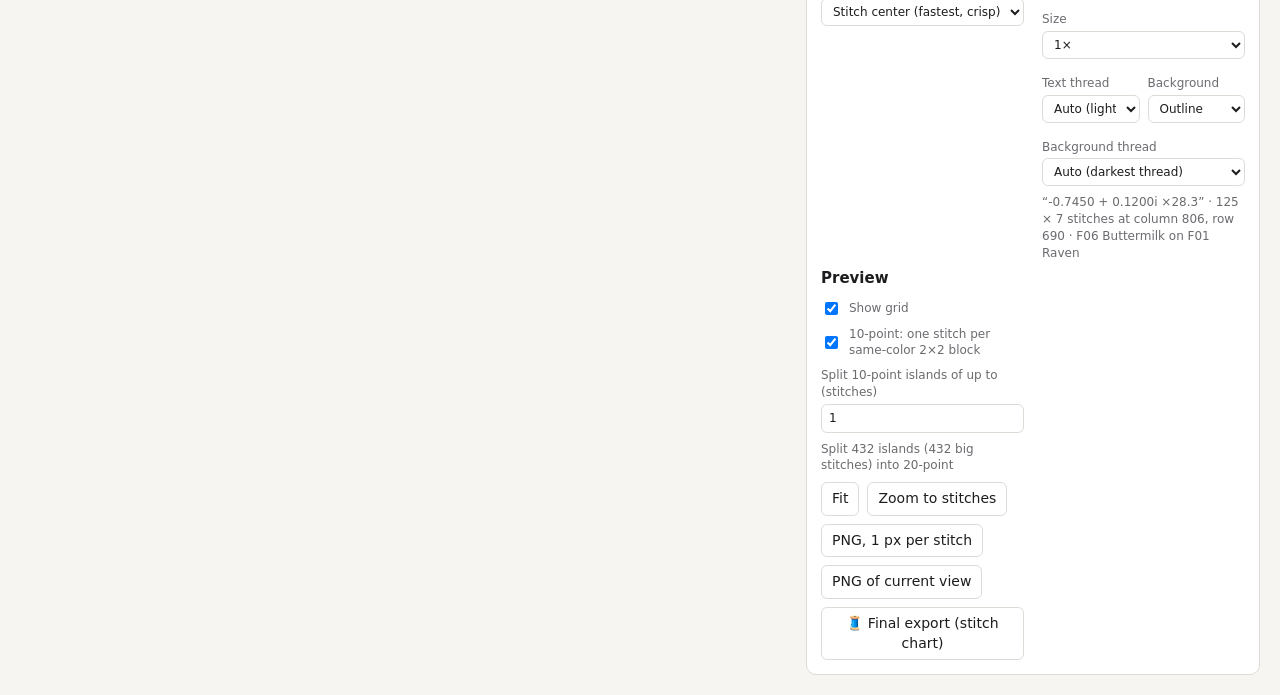
==== commit 5833bd10: "Add Final yarn set (9 yarns measured from photos on white paper + Laivasto) and make it the default " ====
--- a/index.html
+++ b/index.html
@@ -165,8 +165,9 @@
 
       <section>
         <h2>Threads</h2>
-        <label title="Which threads the pattern is made of. Pirkka colors are sampled from the 2024 shade card photo, Rauma Finull colors from the product photos on raumagarn.no, Novita 7 Veljestä colors from the AW2026 yarn card, Store bin colors measured from photos taken in the store (all approximate).">Yarn
+        <label title="Which threads the pattern is made of. Pirkka colors are sampled from the 2024 shade card photo, Rauma Finull colors from the product photos on raumagarn.no, Novita 7 Veljestä colors from the AW2026 yarn card, Store bin colors measured from photos taken in the store, Final yarns measured from photos of each ball on white paper (all approximate).">Yarn
           <select id="yarn">
+            <option value="final">Final yarns (10 colors)</option>
             <option value="dmc">DMC stranded cotton (441 colors)</option>
             <option value="pirkka">Pirkka wool (75 colors)</option>
             <option value="rauma">Rauma Finull wool (137 colors)</option>
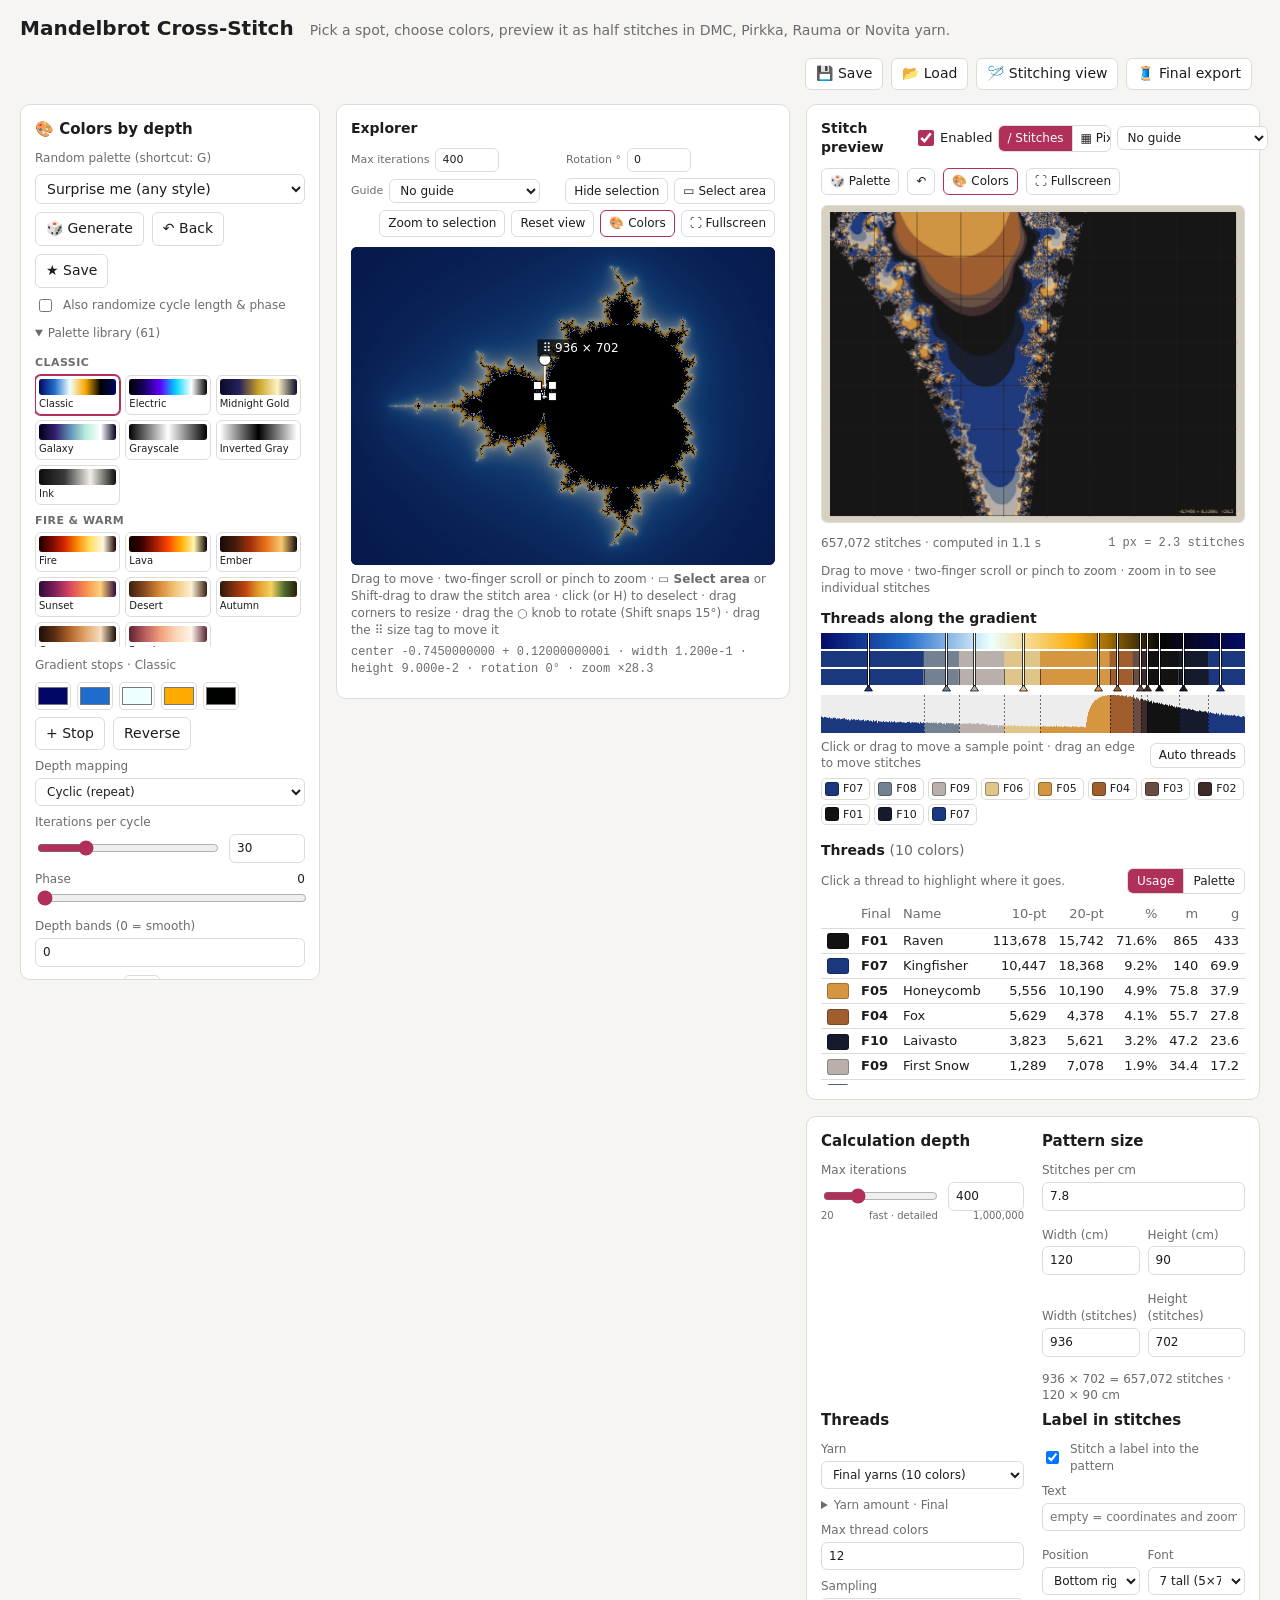
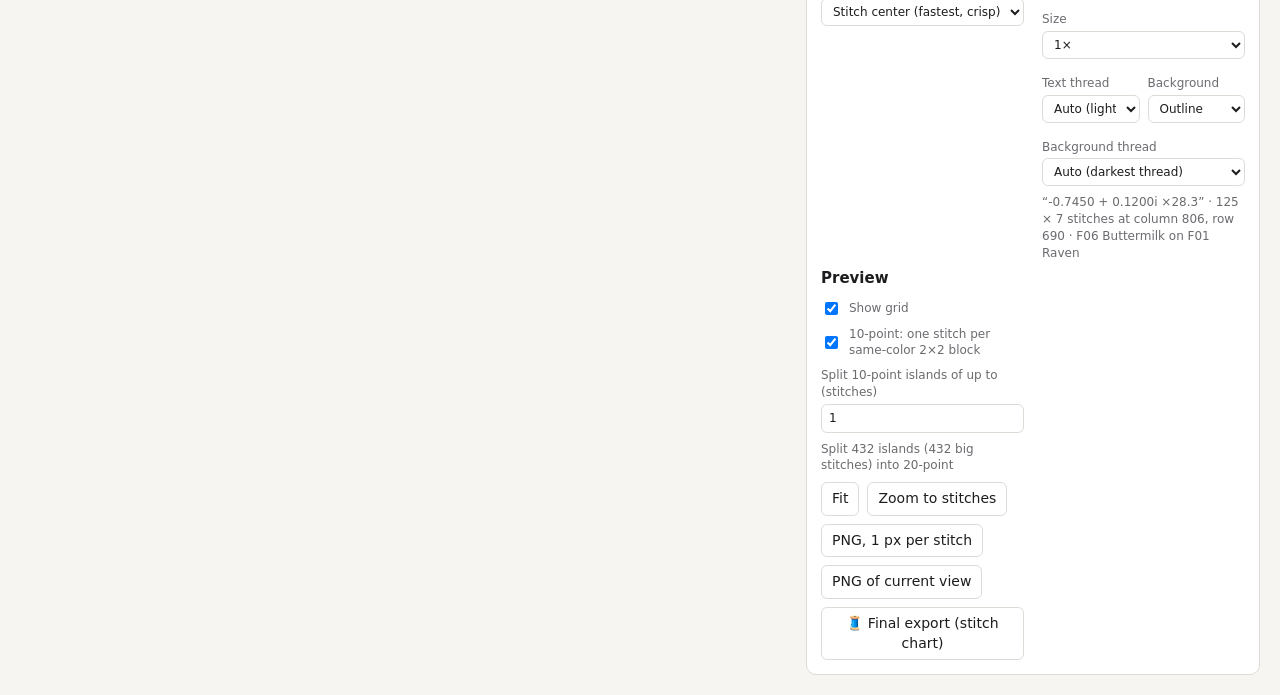
==== commit 6db318c0: "Band picker: split and remove bands, show which yarns are unused" ====
--- a/index.html
+++ b/index.html
@@ -309,11 +309,16 @@
         </div>
         <!-- One chip per band (thread segment): click to choose its exact yarn from the yarn set. -->
         <div id="bandChips" class="band-chips"></div>
+        <div id="bandUnused" class="muted small band-unused"></div>
         <div id="bandPicker" class="band-picker" hidden>
           <div class="row band-picker-head">
             <span id="bandPickerTitle" class="small"></span>
             <input id="bandSearch" type="search" placeholder="Search code or name" autocomplete="off">
             <button id="bandPickerClose" type="button" title="Close">✕</button>
+          </div>
+          <div class="row band-picker-tools">
+            <button id="bandSplit" type="button" title="Split this band in two; the new half gets a yarn no band uses yet">＋ Split band</button>
+            <button id="bandRemove" type="button" title="Remove this band: its part of the gradient goes to the neighbouring band">− Remove band</button>
           </div>
           <div id="bandPickerList" class="band-picker-list"></div>
         </div>
--- a/style.css
+++ b/style.css
@@ -151,6 +151,11 @@
 .band-picker-head span { flex: 1; min-width: 0; }
 .band-picker-head input { width: 170px; flex: none; margin: 0; padding: 4px 6px; }
 .band-picker-head button { padding: 3px 8px; }
+.band-picker-tools { gap: 6px; margin-bottom: 6px; }
+.band-picker-tools button { padding: 3px 8px; font-size: 12px; }
+.band-unused { margin: 4px 0 0; }
+.band-unused:empty { display: none; }
+.band-picker-list button em.unused { color: var(--accent); font-weight: 600; }
 .band-picker-list { max-height: 220px; overflow-y: auto; display: grid; grid-template-columns: repeat(auto-fill, minmax(150px, 1fr)); gap: 3px; }
 .band-picker-list button {
   display: flex; align-items: center; gap: 6px; padding: 3px 5px; text-align: left; font-size: 11px; line-height: 1.2;
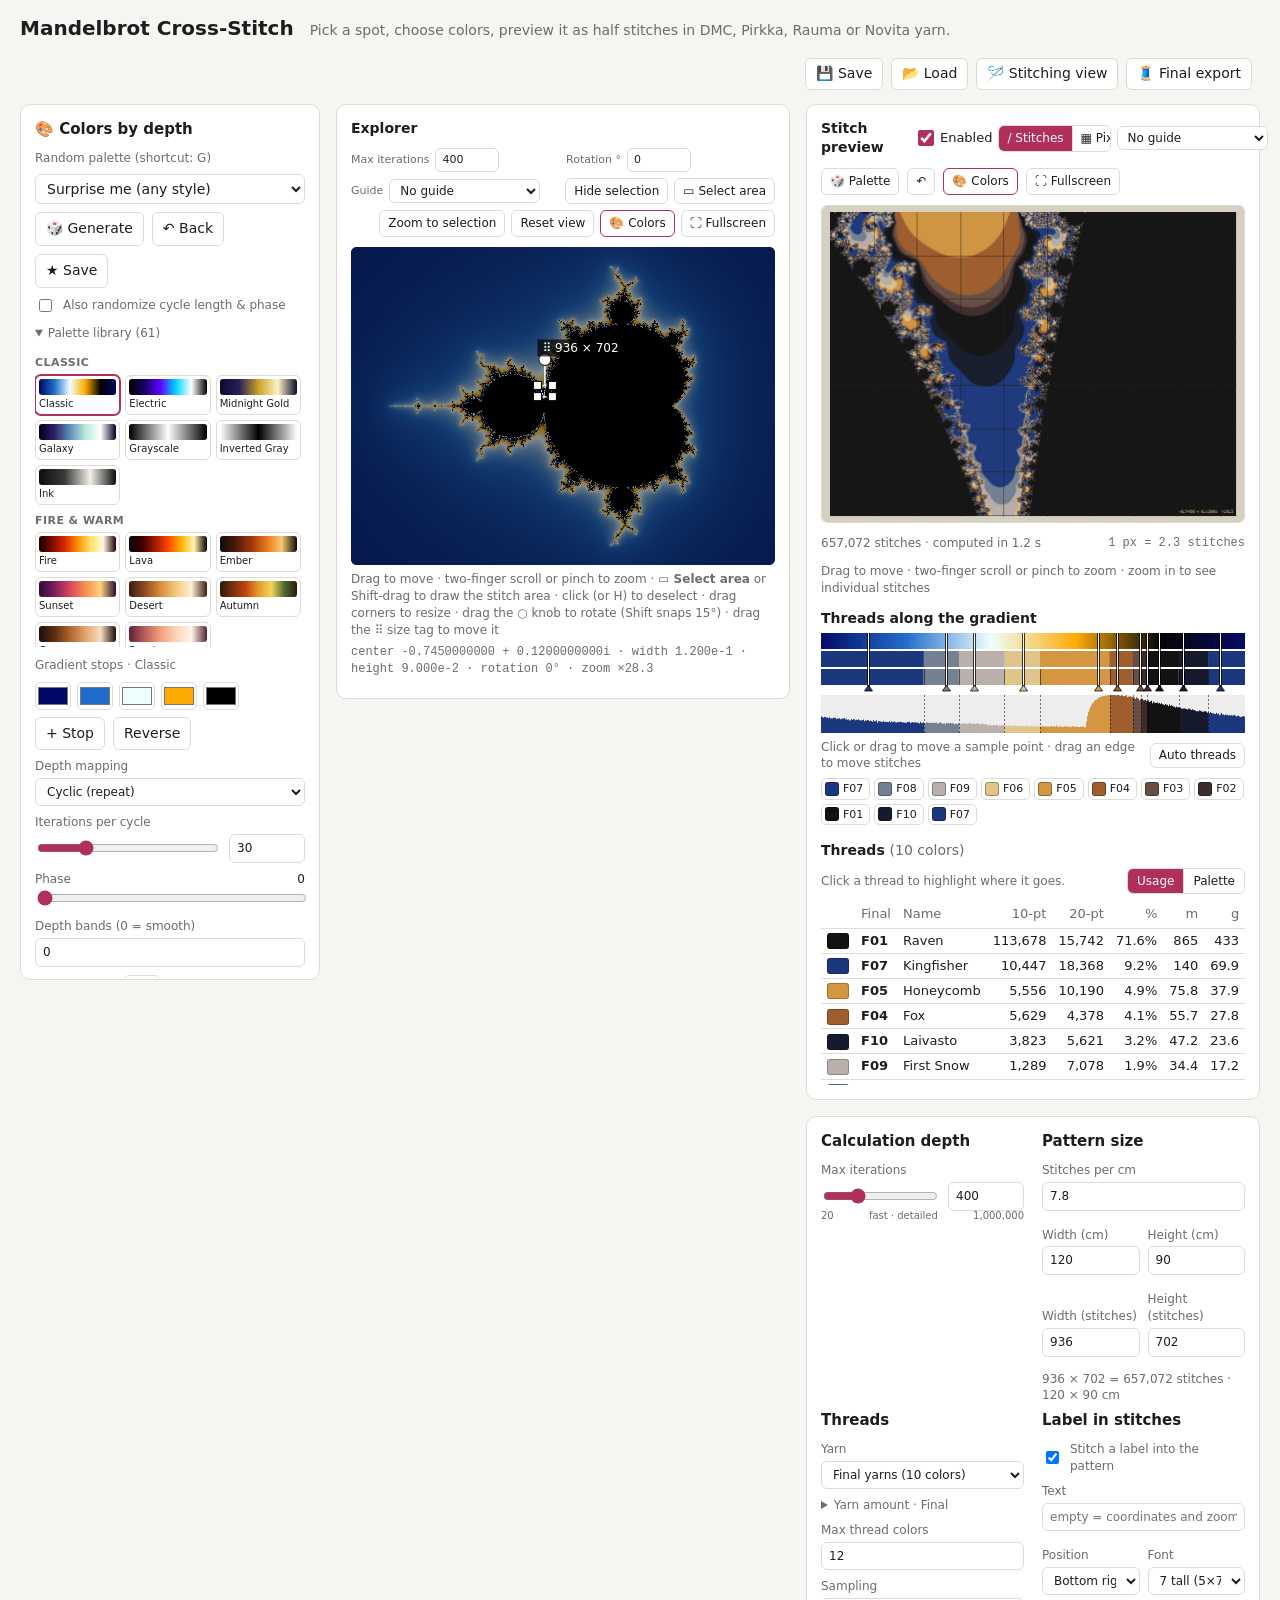
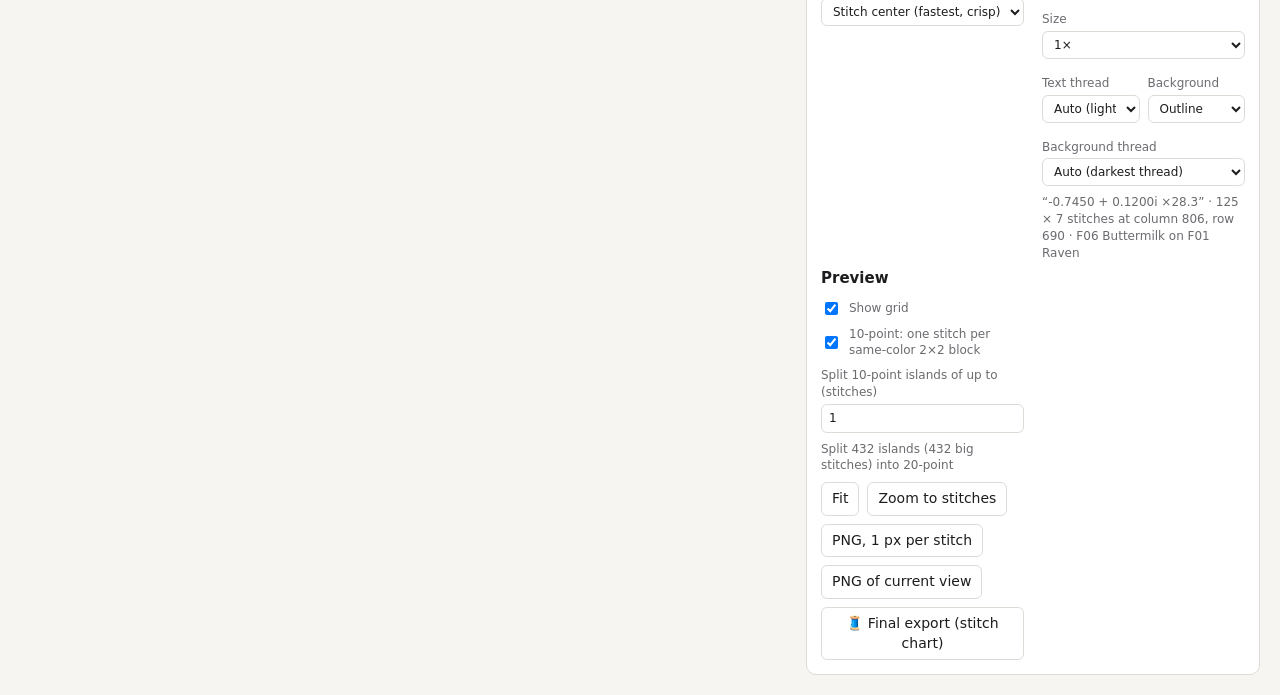
==== commit 13a8e958: "Add Final v2 yarn set: resampled lit colors, paper-normalized, white anchored to white; Laivasto est" ====
--- a/index.html
+++ b/index.html
@@ -168,6 +168,7 @@
         <label title="Which threads the pattern is made of. Pirkka colors are sampled from the 2024 shade card photo, Rauma Finull colors from the product photos on raumagarn.no, Novita 7 Veljestä colors from the AW2026 yarn card, Store bin colors measured from photos taken in the store, Final yarns measured from photos of each ball on white paper (all approximate).">Yarn
           <select id="yarn">
             <option value="final">Final yarns (10 colors)</option>
+            <option value="final2">Final yarns v2, resampled (10 colors)</option>
             <option value="dmc">DMC stranded cotton (441 colors)</option>
             <option value="pirkka">Pirkka wool (75 colors)</option>
             <option value="rauma">Rauma Finull wool (137 colors)</option>
